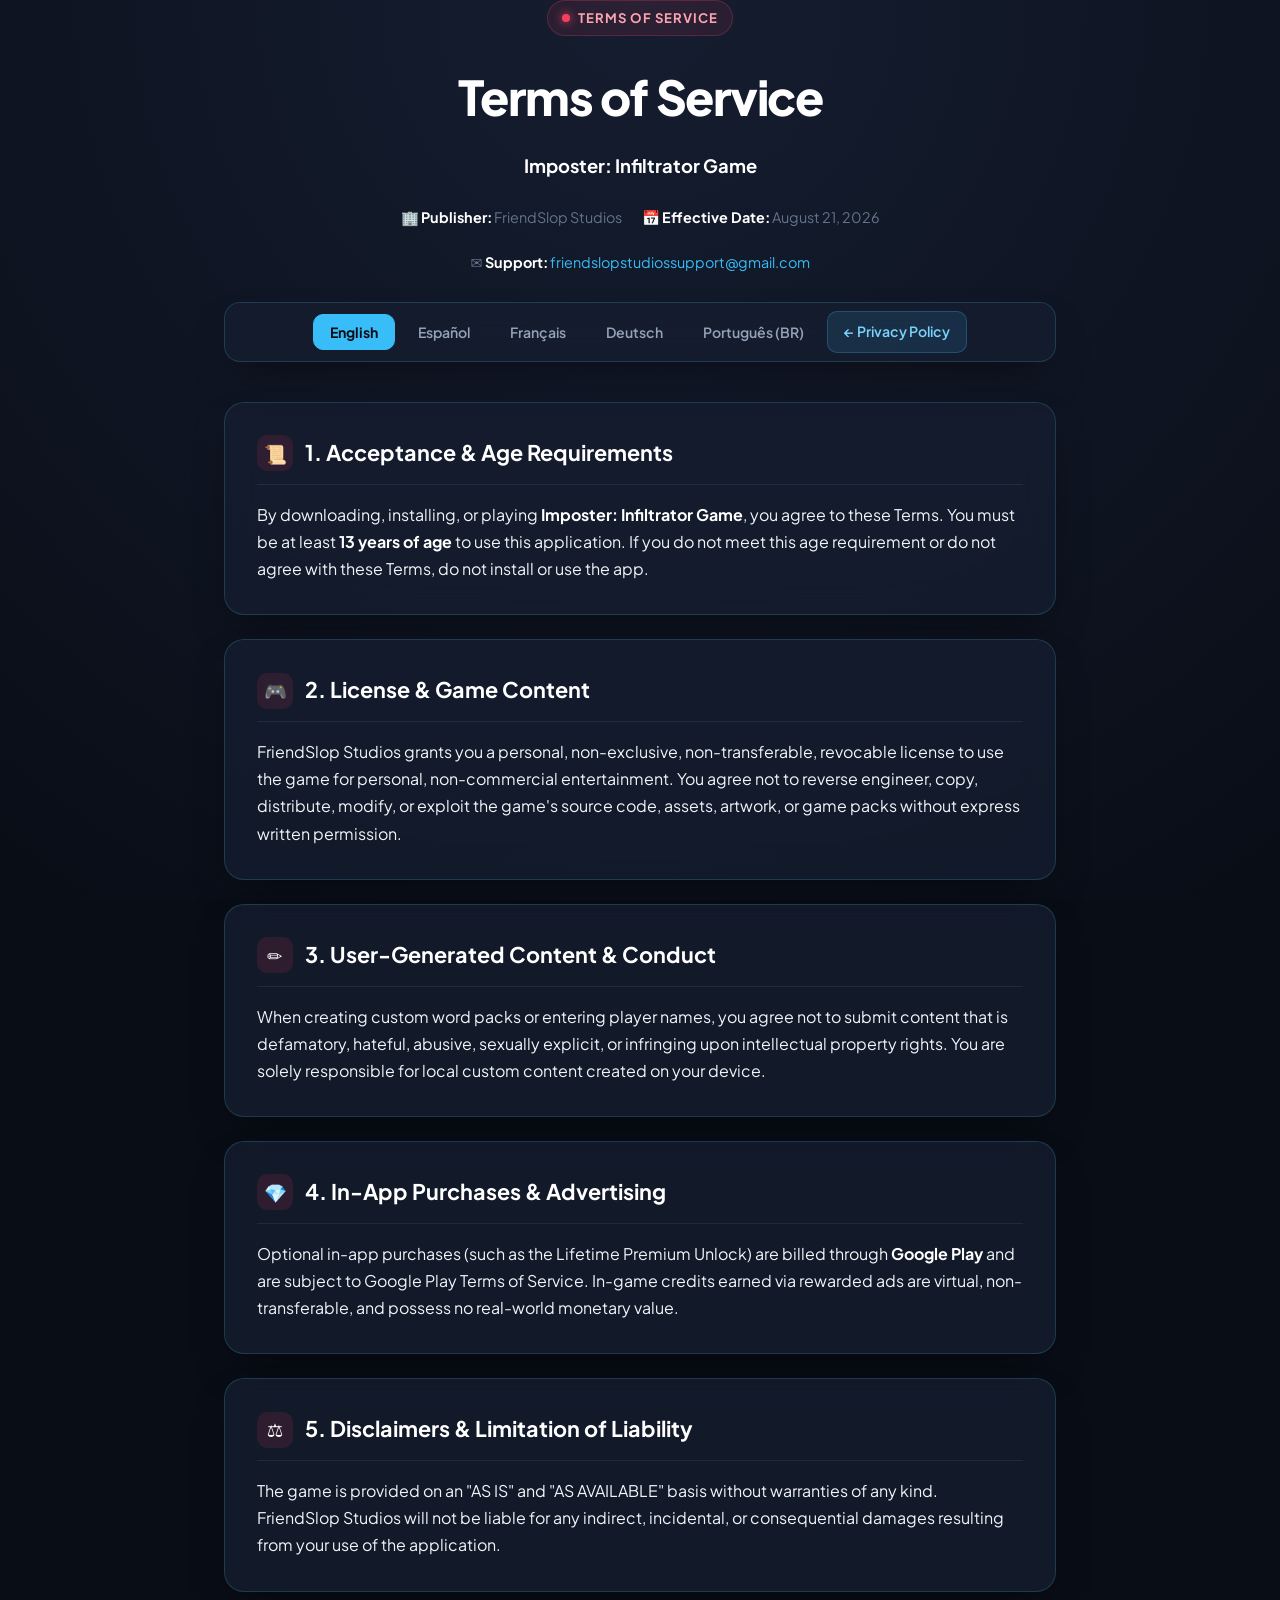
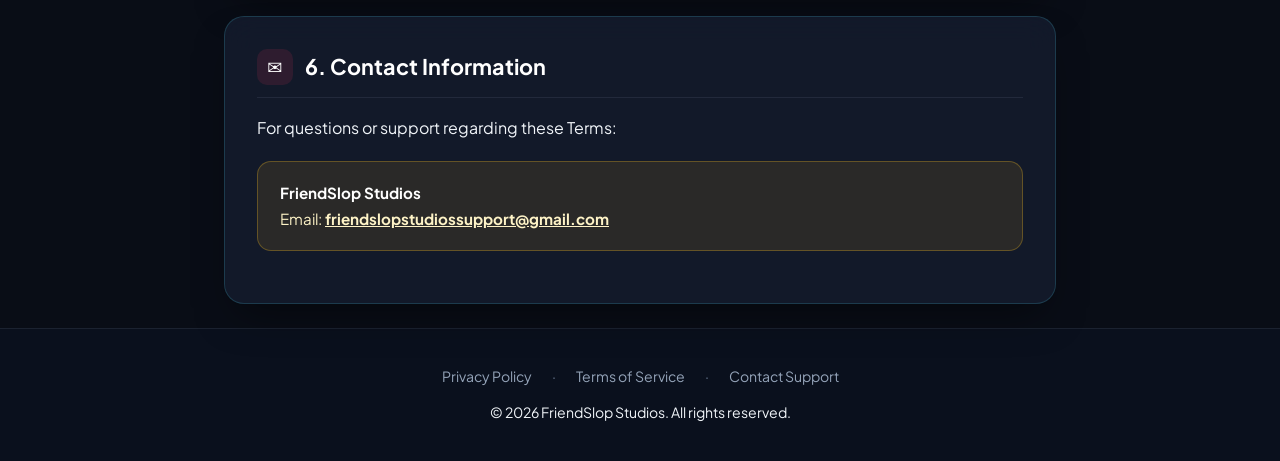
==== terms.html @ eb0a44b5 "Add files via upload" ====
<!DOCTYPE html>
<html lang="en">
<head>
  <meta charset="UTF-8">
  <meta name="viewport" content="width=device-width, initial-scale=1.0">
  <title>Terms of Service — Imposter: Infiltrator Game</title>
  <meta name="description" content="Official Terms of Service for Imposter: Infiltrator Game published by FriendSlop Studios.">
  <link rel="preconnect" href="https://fonts.googleapis.com">
  <link rel="preconnect" href="https://fonts.gstatic.com" crossorigin>
  <link href="https://fonts.googleapis.com/css2?family=Plus+Jakarta+Sans:wght@400;500;600;700;800&display=swap" rel="stylesheet">
  
  <style>
    :root {
      --bg-gradient: radial-gradient(circle at 50% 0%, #151d30 0%, #090d16 100%);
      --bg: #090d16;
      --card-bg: rgba(22, 30, 48, 0.75);
      --card-border: rgba(77, 214, 237, 0.18);
      --card-hover-border: rgba(77, 214, 237, 0.35);
      --text-main: #f1f5f9;
      --text-muted: #94a3b8;
      --text-dim: #64748b;
      --primary: #38bdf8;
      --primary-glow: rgba(56, 189, 248, 0.25);
      --accent: #f43f5e;
      --gold: #fbbf24;
      --gold-bg: rgba(251, 191, 36, 0.1);
      --line: rgba(148, 163, 184, 0.12);
      --shadow: 0 20px 40px -15px rgba(0, 0, 0, 0.5);
    }

    * { box-sizing: border-box; margin: 0; padding: 0; }

    body {
      background: var(--bg);
      background-image: var(--bg-gradient);
      background-attachment: fixed;
      color: var(--text-main);
      font-family: 'Plus Jakarta Sans', system-ui, -apple-system, sans-serif;
      line-height: 1.7;
      font-size: 16px;
      min-height: 100vh;
      display: flex;
      flex-direction: column;
    }

    .container { width: 100%; max-width: 880px; margin: 0 auto; padding: 0 24px; }

    header { padding: 60px 0 32px; text-align: center; }

    .badge-wrap {
      display: inline-flex; align-items: center; gap: 8px;
      background: rgba(244, 63, 94, 0.1); border: 1px solid rgba(244, 63, 94, 0.25);
      padding: 6px 14px; border-radius: 999px; font-size: 0.82rem; font-weight: 700;
      color: #fda4af; text-transform: uppercase; letter-spacing: 0.08em; margin-bottom: 20px;
    }

    .badge-dot { width: 8px; height: 8px; background: var(--accent); border-radius: 50%; box-shadow: 0 0 10px var(--accent); }

    h1 { font-size: clamp(2rem, 5vw, 3rem); font-weight: 800; letter-spacing: -0.03em; color: #ffffff; margin-bottom: 12px; }
    .subtitle { font-size: 1.15rem; color: var(--text-muted); max-width: 600px; margin: 0 auto 24px; }

    .meta-bar {
      display: flex; flex-wrap: wrap; justify-content: center; gap: 20px;
      font-size: 0.9rem; color: var(--text-dim); margin-bottom: 28px;
    }

    .meta-bar a { color: var(--primary); text-decoration: none; }
    .meta-bar a:hover { text-decoration: underline; }

    .nav-bar {
      background: var(--card-bg); backdrop-filter: blur(16px);
      border: 1px solid var(--card-border); border-radius: 16px; padding: 8px;
      display: flex; flex-wrap: wrap; justify-content: center; align-items: center;
      gap: 6px; margin-bottom: 40px; box-shadow: var(--shadow); position: sticky; top: 16px; z-index: 100;
    }

    .nav-btn {
      background: transparent; border: 1px solid transparent; color: var(--text-muted);
      padding: 8px 16px; border-radius: 10px; font-size: 0.88rem; font-weight: 600;
      cursor: pointer; text-decoration: none; transition: all 0.2s ease; font-family: inherit;
    }

    .nav-btn:hover { color: var(--text-main); background: rgba(255, 255, 255, 0.05); }

    .nav-btn.active {
      background: var(--primary); color: #090d16; font-weight: 700; border-color: var(--primary);
    }

    .nav-btn.privacy-link {
      background: rgba(56, 189, 248, 0.12); color: #7dd3fc; border-color: rgba(56, 189, 248, 0.25);
    }

    .card {
      background: var(--card-bg); backdrop-filter: blur(16px);
      border: 1px solid var(--card-border); border-radius: 20px; padding: 32px;
      margin-bottom: 24px; box-shadow: var(--shadow);
    }

    .card-title {
      font-size: 1.35rem; font-weight: 700; color: #ffffff;
      display: flex; align-items: center; gap: 12px; margin-bottom: 16px;
      padding-bottom: 12px; border-bottom: 1px solid var(--line);
    }

    .card-title-icon {
      display: inline-flex; align-items: center; justify-content: center;
      width: 36px; height: 36px; background: rgba(244, 63, 94, 0.12); border-radius: 10px; font-size: 1.15rem;
    }

    p { margin-bottom: 16px; color: var(--text-main); }
    p:last-child { margin-bottom: 0; }
    ul { list-style: none; margin: 16px 0; display: flex; flex-direction: column; gap: 12px; }
    li { position: relative; padding-left: 28px; color: var(--text-main); }
    li::before { content: "•"; color: var(--accent); position: absolute; left: 10px; font-size: 1.4rem; line-height: 1; top: -2px; }
    strong { color: #ffffff; font-weight: 700; }

    .gold-box {
      background: var(--gold-bg); border: 1px solid rgba(251, 191, 36, 0.28);
      border-radius: 14px; padding: 18px 22px; margin: 20px 0; font-size: 0.95rem; color: #fef3c7;
    }

    footer {
      margin-top: auto; background: rgba(11, 17, 31, 0.9); border-top: 1px solid var(--line);
      padding: 36px 0; text-align: center; font-size: 0.88rem; color: var(--text-dim);
    }

    .footer-links { display: flex; justify-content: center; gap: 20px; margin-bottom: 12px; }
    .footer-links a { color: var(--text-muted); text-decoration: none; }
    .footer-links a:hover { color: var(--primary); }

    .lang-section { display: none; }
    .lang-section.active { display: block; }
  </style>
</head>
<body>

  <header class="container">
    <div class="badge-wrap">
      <span class="badge-dot"></span>
      Terms of Service
    </div>
    <h1>Terms of Service</h1>
    <p class="subtitle"><strong>Imposter: Infiltrator Game</strong></p>
    <div class="meta-bar">
      <span>🏢 <strong>Publisher:</strong> FriendSlop Studios</span>
      <span>📅 <strong>Effective Date:</strong> August 21, 2026</span>
      <span>✉️ <strong>Support:</strong> <a href="mailto:friendslopstudiossupport@gmail.com">friendslopstudiossupport@gmail.com</a></span>
    </div>

    <nav class="nav-bar" aria-label="Language & Terms Navigation">
      <button class="nav-btn active" onclick="setLang('en')">English</button>
      <button class="nav-btn" onclick="setLang('es')">Español</button>
      <button class="nav-btn" onclick="setLang('fr')">Français</button>
      <button class="nav-btn" onclick="setLang('de')">Deutsch</button>
      <button class="nav-btn" onclick="setLang('pt-br')">Português (BR)</button>
      <a class="nav-btn privacy-link" href="index.html">← Privacy Policy</a>
    </nav>
  </header>

  <main class="container">

    <section id="en" class="lang-section active" lang="en">
      <div class="card">
        <h2 class="card-title"><span class="card-title-icon">📜</span> 1. Acceptance & Age Requirements</h2>
        <p>By downloading, installing, or playing <strong>Imposter: Infiltrator Game</strong>, you agree to these Terms. You must be at least <strong>13 years of age</strong> to use this application. If you do not meet this age requirement or do not agree with these Terms, do not install or use the app.</p>
      </div>

      <div class="card">
        <h2 class="card-title"><span class="card-title-icon">🎮</span> 2. License & Game Content</h2>
        <p>FriendSlop Studios grants you a personal, non-exclusive, non-transferable, revocable license to use the game for personal, non-commercial entertainment. You agree not to reverse engineer, copy, distribute, modify, or exploit the game's source code, assets, artwork, or game packs without express written permission.</p>
      </div>

      <div class="card">
        <h2 class="card-title"><span class="card-title-icon">✏️</span> 3. User-Generated Content & Conduct</h2>
        <p>When creating custom word packs or entering player names, you agree not to submit content that is defamatory, hateful, abusive, sexually explicit, or infringing upon intellectual property rights. You are solely responsible for local custom content created on your device.</p>
      </div>

      <div class="card">
        <h2 class="card-title"><span class="card-title-icon">💎</span> 4. In-App Purchases & Advertising</h2>
        <p>Optional in-app purchases (such as the Lifetime Premium Unlock) are billed through <strong>Google Play</strong> and are subject to Google Play Terms of Service. In-game credits earned via rewarded ads are virtual, non-transferable, and possess no real-world monetary value.</p>
      </div>

      <div class="card">
        <h2 class="card-title"><span class="card-title-icon">⚖️</span> 5. Disclaimers & Limitation of Liability</h2>
        <p>The game is provided on an "AS IS" and "AS AVAILABLE" basis without warranties of any kind. FriendSlop Studios will not be liable for any indirect, incidental, or consequential damages resulting from your use of the application.</p>
      </div>

      <div class="card">
        <h2 class="card-title"><span class="card-title-icon">✉️</span> 6. Contact Information</h2>
        <p>For questions or support regarding these Terms:</p>
        <div class="gold-box">
          <strong>FriendSlop Studios</strong><br>
          Email: <a href="mailto:friendslopstudiossupport@gmail.com" style="color: inherit; font-weight: 700;">friendslopstudiossupport@gmail.com</a>
        </div>
      </div>
    </section>

    <section id="es" class="lang-section" lang="es">
      <div class="card">
        <h2 class="card-title"><span class="card-title-icon">📜</span> Términos de Servicio (Español)</h2>
        <p>Puedes usar el juego para entretenimiento personal si tienes al menos 13 años. No introduzcas contenido ilegal o abusivo en paquetes personalizados. Las compras prémium se procesan mediante Google Play. Contacto: friendslopstudiossupport@gmail.com</p>
      </div>
    </section>

    <section id="fr" class="lang-section" lang="fr">
      <div class="card">
        <h2 class="card-title"><span class="card-title-icon">📜</span> Conditions d'Utilisation (Français)</h2>
        <p>Vous pouvez utiliser le jeu à titre personnel si vous avez au moins 13 ans. N'ajoutez aucun contenu illégal dans les packs personnalisés. Les achats intégrés sont gérés par Google Play. Contact : friendslopstudiossupport@gmail.com</p>
      </div>
    </section>

    <section id="de" class="lang-section" lang="de">
      <div class="card">
        <h2 class="card-title"><span class="card-title-icon">📜</span> Nutzungsbedingungen (Deutsch)</h2>
        <p>Sie dürfen das Spiel ab 13 Jahren zur persönlichen Unterhaltung nutzen. Eigene Inhalte dürfen nicht rechtswidrig sein. Käufe werden über Google Play abgewickelt. Kontakt: friendslopstudiossupport@gmail.com</p>
      </div>
    </section>

    <section id="pt-br" class="lang-section" lang="pt-BR">
      <div class="card">
        <h2 class="card-title"><span class="card-title-icon">📜</span> Termos de Serviço (Português Brasil)</h2>
        <p>Você pode usar o jogo para entretenimento pessoal a partir dos 13 anos. Não insira conteúdos ilegais ou abusivos. Compras são processadas pelo Google Play. Contato: friendslopstudiossupport@gmail.com</p>
      </div>
    </section>

  </main>

  <footer>
    <div class="container">
      <div class="footer-links">
        <a href="index.html">Privacy Policy</a>
        <span>·</span>
        <a href="terms.html">Terms of Service</a>
        <span>·</span>
        <a href="mailto:friendslopstudiossupport@gmail.com">Contact Support</a>
      </div>
      <p>© 2026 FriendSlop Studios. All rights reserved.</p>
    </div>
  </footer>

  <script>
    function setLang(langCode) {
      document.querySelectorAll('.lang-section').forEach(el => el.classList.remove('active'));
      document.querySelectorAll('.nav-btn').forEach(btn => {
        if (!btn.classList.contains('privacy-link')) {
          btn.classList.remove('active');
        }
      });
      const target = document.getElementById(langCode);
      if (target) target.classList.add('active');
      const activeBtn = Array.from(document.querySelectorAll('.nav-btn')).find(b => b.getAttribute('onclick')?.includes(langCode));
      if (activeBtn) activeBtn.classList.add('active');
      window.location.hash = langCode;
    }
    window.addEventListener('DOMContentLoaded', () => {
      const hash = window.location.hash.replace('#', '');
      if (hash && document.getElementById(hash)) setLang(hash);
    });
  </script>
</body>
</html>
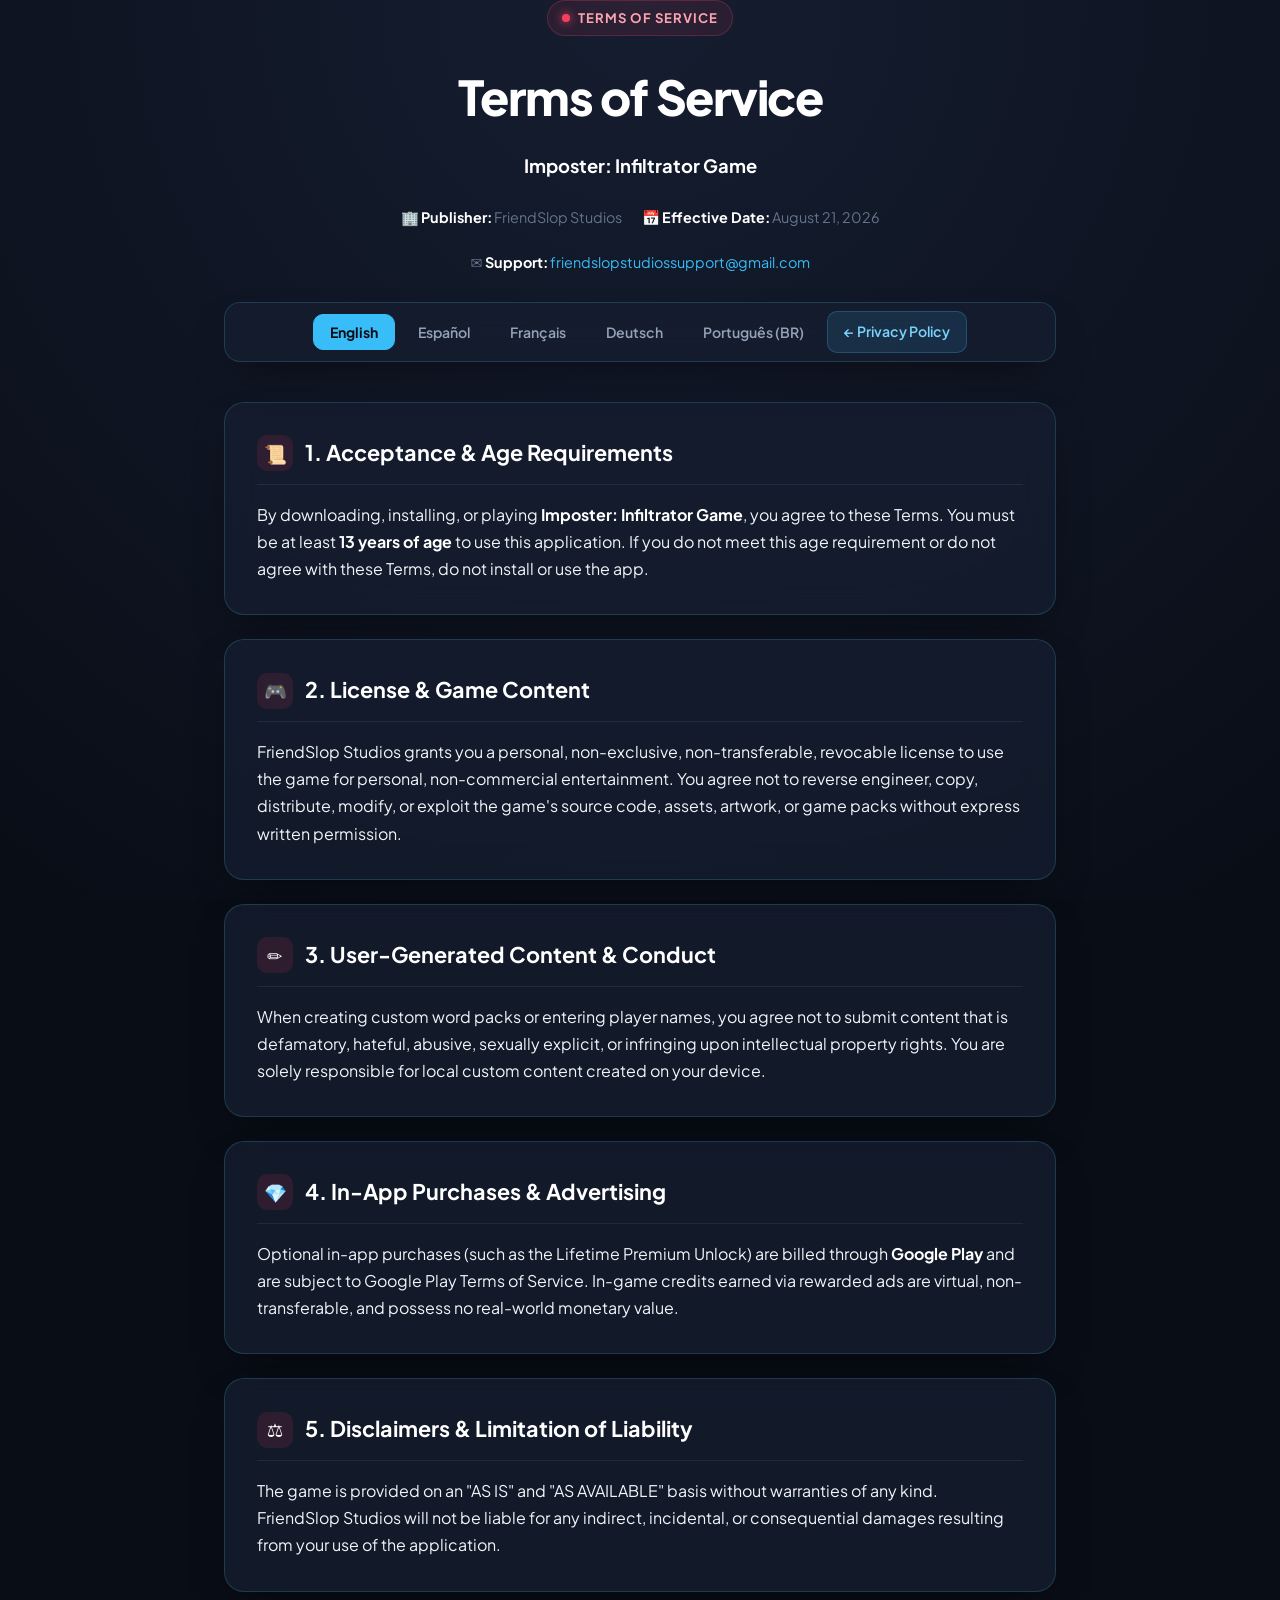
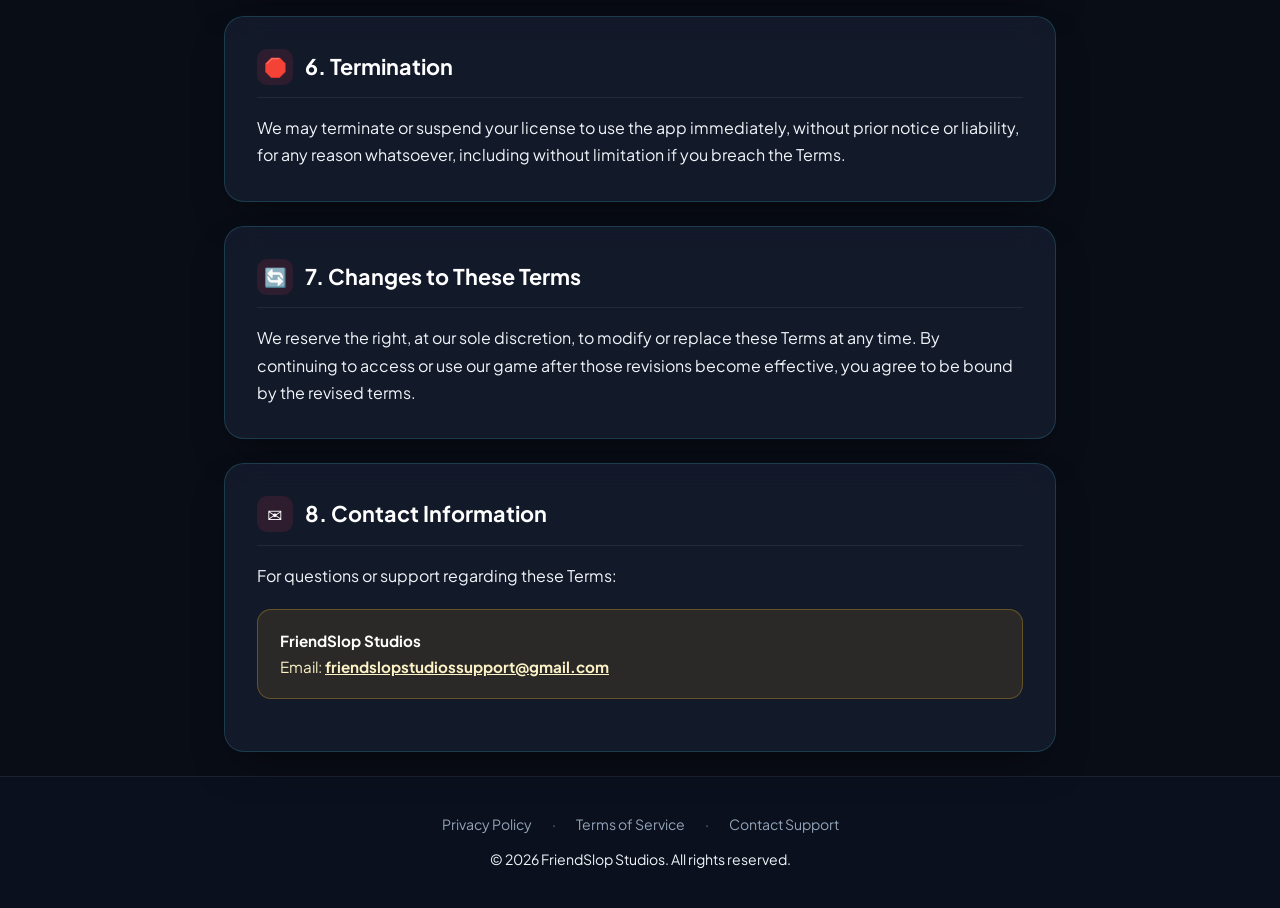
==== commit f4346d49: "Add files via upload" ====
--- a/terms.html
+++ b/terms.html
@@ -1,261 +1,400 @@
-<!DOCTYPE html>
-<html lang="en">
-<head>
-  <meta charset="UTF-8">
-  <meta name="viewport" content="width=device-width, initial-scale=1.0">
-  <title>Terms of Service — Imposter: Infiltrator Game</title>
-  <meta name="description" content="Official Terms of Service for Imposter: Infiltrator Game published by FriendSlop Studios.">
-  <link rel="preconnect" href="https://fonts.googleapis.com">
-  <link rel="preconnect" href="https://fonts.gstatic.com" crossorigin>
-  <link href="https://fonts.googleapis.com/css2?family=Plus+Jakarta+Sans:wght@400;500;600;700;800&display=swap" rel="stylesheet">
-  
-  <style>
-    :root {
-      --bg-gradient: radial-gradient(circle at 50% 0%, #151d30 0%, #090d16 100%);
-      --bg: #090d16;
-      --card-bg: rgba(22, 30, 48, 0.75);
-      --card-border: rgba(77, 214, 237, 0.18);
-      --card-hover-border: rgba(77, 214, 237, 0.35);
-      --text-main: #f1f5f9;
-      --text-muted: #94a3b8;
-      --text-dim: #64748b;
-      --primary: #38bdf8;
-      --primary-glow: rgba(56, 189, 248, 0.25);
-      --accent: #f43f5e;
-      --gold: #fbbf24;
-      --gold-bg: rgba(251, 191, 36, 0.1);
-      --line: rgba(148, 163, 184, 0.12);
-      --shadow: 0 20px 40px -15px rgba(0, 0, 0, 0.5);
-    }
-
-    * { box-sizing: border-box; margin: 0; padding: 0; }
-
-    body {
-      background: var(--bg);
-      background-image: var(--bg-gradient);
-      background-attachment: fixed;
-      color: var(--text-main);
-      font-family: 'Plus Jakarta Sans', system-ui, -apple-system, sans-serif;
-      line-height: 1.7;
-      font-size: 16px;
-      min-height: 100vh;
-      display: flex;
-      flex-direction: column;
-    }
-
-    .container { width: 100%; max-width: 880px; margin: 0 auto; padding: 0 24px; }
-
-    header { padding: 60px 0 32px; text-align: center; }
-
-    .badge-wrap {
-      display: inline-flex; align-items: center; gap: 8px;
-      background: rgba(244, 63, 94, 0.1); border: 1px solid rgba(244, 63, 94, 0.25);
-      padding: 6px 14px; border-radius: 999px; font-size: 0.82rem; font-weight: 700;
-      color: #fda4af; text-transform: uppercase; letter-spacing: 0.08em; margin-bottom: 20px;
-    }
-
-    .badge-dot { width: 8px; height: 8px; background: var(--accent); border-radius: 50%; box-shadow: 0 0 10px var(--accent); }
-
-    h1 { font-size: clamp(2rem, 5vw, 3rem); font-weight: 800; letter-spacing: -0.03em; color: #ffffff; margin-bottom: 12px; }
-    .subtitle { font-size: 1.15rem; color: var(--text-muted); max-width: 600px; margin: 0 auto 24px; }
-
-    .meta-bar {
-      display: flex; flex-wrap: wrap; justify-content: center; gap: 20px;
-      font-size: 0.9rem; color: var(--text-dim); margin-bottom: 28px;
-    }
-
-    .meta-bar a { color: var(--primary); text-decoration: none; }
-    .meta-bar a:hover { text-decoration: underline; }
-
-    .nav-bar {
-      background: var(--card-bg); backdrop-filter: blur(16px);
-      border: 1px solid var(--card-border); border-radius: 16px; padding: 8px;
-      display: flex; flex-wrap: wrap; justify-content: center; align-items: center;
-      gap: 6px; margin-bottom: 40px; box-shadow: var(--shadow); position: sticky; top: 16px; z-index: 100;
-    }
-
-    .nav-btn {
-      background: transparent; border: 1px solid transparent; color: var(--text-muted);
-      padding: 8px 16px; border-radius: 10px; font-size: 0.88rem; font-weight: 600;
-      cursor: pointer; text-decoration: none; transition: all 0.2s ease; font-family: inherit;
-    }
-
-    .nav-btn:hover { color: var(--text-main); background: rgba(255, 255, 255, 0.05); }
-
-    .nav-btn.active {
-      background: var(--primary); color: #090d16; font-weight: 700; border-color: var(--primary);
-    }
-
-    .nav-btn.privacy-link {
-      background: rgba(56, 189, 248, 0.12); color: #7dd3fc; border-color: rgba(56, 189, 248, 0.25);
-    }
-
-    .card {
-      background: var(--card-bg); backdrop-filter: blur(16px);
-      border: 1px solid var(--card-border); border-radius: 20px; padding: 32px;
-      margin-bottom: 24px; box-shadow: var(--shadow);
-    }
-
-    .card-title {
-      font-size: 1.35rem; font-weight: 700; color: #ffffff;
-      display: flex; align-items: center; gap: 12px; margin-bottom: 16px;
-      padding-bottom: 12px; border-bottom: 1px solid var(--line);
-    }
-
-    .card-title-icon {
-      display: inline-flex; align-items: center; justify-content: center;
-      width: 36px; height: 36px; background: rgba(244, 63, 94, 0.12); border-radius: 10px; font-size: 1.15rem;
-    }
-
-    p { margin-bottom: 16px; color: var(--text-main); }
-    p:last-child { margin-bottom: 0; }
-    ul { list-style: none; margin: 16px 0; display: flex; flex-direction: column; gap: 12px; }
-    li { position: relative; padding-left: 28px; color: var(--text-main); }
-    li::before { content: "•"; color: var(--accent); position: absolute; left: 10px; font-size: 1.4rem; line-height: 1; top: -2px; }
-    strong { color: #ffffff; font-weight: 700; }
-
-    .gold-box {
-      background: var(--gold-bg); border: 1px solid rgba(251, 191, 36, 0.28);
-      border-radius: 14px; padding: 18px 22px; margin: 20px 0; font-size: 0.95rem; color: #fef3c7;
-    }
-
-    footer {
-      margin-top: auto; background: rgba(11, 17, 31, 0.9); border-top: 1px solid var(--line);
-      padding: 36px 0; text-align: center; font-size: 0.88rem; color: var(--text-dim);
-    }
-
-    .footer-links { display: flex; justify-content: center; gap: 20px; margin-bottom: 12px; }
-    .footer-links a { color: var(--text-muted); text-decoration: none; }
-    .footer-links a:hover { color: var(--primary); }
-
-    .lang-section { display: none; }
-    .lang-section.active { display: block; }
-  </style>
-</head>
-<body>
-
-  <header class="container">
-    <div class="badge-wrap">
-      <span class="badge-dot"></span>
-      Terms of Service
-    </div>
-    <h1>Terms of Service</h1>
-    <p class="subtitle"><strong>Imposter: Infiltrator Game</strong></p>
-    <div class="meta-bar">
-      <span>🏢 <strong>Publisher:</strong> FriendSlop Studios</span>
-      <span>📅 <strong>Effective Date:</strong> August 21, 2026</span>
-      <span>✉️ <strong>Support:</strong> <a href="mailto:friendslopstudiossupport@gmail.com">friendslopstudiossupport@gmail.com</a></span>
-    </div>
-
-    <nav class="nav-bar" aria-label="Language & Terms Navigation">
-      <button class="nav-btn active" onclick="setLang('en')">English</button>
-      <button class="nav-btn" onclick="setLang('es')">Español</button>
-      <button class="nav-btn" onclick="setLang('fr')">Français</button>
-      <button class="nav-btn" onclick="setLang('de')">Deutsch</button>
-      <button class="nav-btn" onclick="setLang('pt-br')">Português (BR)</button>
-      <a class="nav-btn privacy-link" href="index.html">← Privacy Policy</a>
-    </nav>
-  </header>
-
-  <main class="container">
-
-    <section id="en" class="lang-section active" lang="en">
-      <div class="card">
-        <h2 class="card-title"><span class="card-title-icon">📜</span> 1. Acceptance & Age Requirements</h2>
-        <p>By downloading, installing, or playing <strong>Imposter: Infiltrator Game</strong>, you agree to these Terms. You must be at least <strong>13 years of age</strong> to use this application. If you do not meet this age requirement or do not agree with these Terms, do not install or use the app.</p>
-      </div>
-
-      <div class="card">
-        <h2 class="card-title"><span class="card-title-icon">🎮</span> 2. License & Game Content</h2>
-        <p>FriendSlop Studios grants you a personal, non-exclusive, non-transferable, revocable license to use the game for personal, non-commercial entertainment. You agree not to reverse engineer, copy, distribute, modify, or exploit the game's source code, assets, artwork, or game packs without express written permission.</p>
-      </div>
-
-      <div class="card">
-        <h2 class="card-title"><span class="card-title-icon">✏️</span> 3. User-Generated Content & Conduct</h2>
-        <p>When creating custom word packs or entering player names, you agree not to submit content that is defamatory, hateful, abusive, sexually explicit, or infringing upon intellectual property rights. You are solely responsible for local custom content created on your device.</p>
-      </div>
-
-      <div class="card">
-        <h2 class="card-title"><span class="card-title-icon">💎</span> 4. In-App Purchases & Advertising</h2>
-        <p>Optional in-app purchases (such as the Lifetime Premium Unlock) are billed through <strong>Google Play</strong> and are subject to Google Play Terms of Service. In-game credits earned via rewarded ads are virtual, non-transferable, and possess no real-world monetary value.</p>
-      </div>
-
-      <div class="card">
-        <h2 class="card-title"><span class="card-title-icon">⚖️</span> 5. Disclaimers & Limitation of Liability</h2>
-        <p>The game is provided on an "AS IS" and "AS AVAILABLE" basis without warranties of any kind. FriendSlop Studios will not be liable for any indirect, incidental, or consequential damages resulting from your use of the application.</p>
-      </div>
-
-      <div class="card">
-        <h2 class="card-title"><span class="card-title-icon">✉️</span> 6. Contact Information</h2>
-        <p>For questions or support regarding these Terms:</p>
-        <div class="gold-box">
-          <strong>FriendSlop Studios</strong><br>
-          Email: <a href="mailto:friendslopstudiossupport@gmail.com" style="color: inherit; font-weight: 700;">friendslopstudiossupport@gmail.com</a>
-        </div>
-      </div>
-    </section>
-
-    <section id="es" class="lang-section" lang="es">
-      <div class="card">
-        <h2 class="card-title"><span class="card-title-icon">📜</span> Términos de Servicio (Español)</h2>
-        <p>Puedes usar el juego para entretenimiento personal si tienes al menos 13 años. No introduzcas contenido ilegal o abusivo en paquetes personalizados. Las compras prémium se procesan mediante Google Play. Contacto: friendslopstudiossupport@gmail.com</p>
-      </div>
-    </section>
-
-    <section id="fr" class="lang-section" lang="fr">
-      <div class="card">
-        <h2 class="card-title"><span class="card-title-icon">📜</span> Conditions d'Utilisation (Français)</h2>
-        <p>Vous pouvez utiliser le jeu à titre personnel si vous avez au moins 13 ans. N'ajoutez aucun contenu illégal dans les packs personnalisés. Les achats intégrés sont gérés par Google Play. Contact : friendslopstudiossupport@gmail.com</p>
-      </div>
-    </section>
-
-    <section id="de" class="lang-section" lang="de">
-      <div class="card">
-        <h2 class="card-title"><span class="card-title-icon">📜</span> Nutzungsbedingungen (Deutsch)</h2>
-        <p>Sie dürfen das Spiel ab 13 Jahren zur persönlichen Unterhaltung nutzen. Eigene Inhalte dürfen nicht rechtswidrig sein. Käufe werden über Google Play abgewickelt. Kontakt: friendslopstudiossupport@gmail.com</p>
-      </div>
-    </section>
-
-    <section id="pt-br" class="lang-section" lang="pt-BR">
-      <div class="card">
-        <h2 class="card-title"><span class="card-title-icon">📜</span> Termos de Serviço (Português Brasil)</h2>
-        <p>Você pode usar o jogo para entretenimento pessoal a partir dos 13 anos. Não insira conteúdos ilegais ou abusivos. Compras são processadas pelo Google Play. Contato: friendslopstudiossupport@gmail.com</p>
-      </div>
-    </section>
-
-  </main>
-
-  <footer>
-    <div class="container">
-      <div class="footer-links">
-        <a href="index.html">Privacy Policy</a>
-        <span>·</span>
-        <a href="terms.html">Terms of Service</a>
-        <span>·</span>
-        <a href="mailto:friendslopstudiossupport@gmail.com">Contact Support</a>
-      </div>
-      <p>© 2026 FriendSlop Studios. All rights reserved.</p>
-    </div>
-  </footer>
-
-  <script>
-    function setLang(langCode) {
-      document.querySelectorAll('.lang-section').forEach(el => el.classList.remove('active'));
-      document.querySelectorAll('.nav-btn').forEach(btn => {
-        if (!btn.classList.contains('privacy-link')) {
-          btn.classList.remove('active');
-        }
-      });
-      const target = document.getElementById(langCode);
-      if (target) target.classList.add('active');
-      const activeBtn = Array.from(document.querySelectorAll('.nav-btn')).find(b => b.getAttribute('onclick')?.includes(langCode));
-      if (activeBtn) activeBtn.classList.add('active');
-      window.location.hash = langCode;
-    }
-    window.addEventListener('DOMContentLoaded', () => {
-      const hash = window.location.hash.replace('#', '');
-      if (hash && document.getElementById(hash)) setLang(hash);
-    });
-  </script>
-</body>
-</html>
+<!DOCTYPE html>
+<html lang="en">
+<head>
+  <meta charset="UTF-8">
+  <meta name="viewport" content="width=device-width, initial-scale=1.0">
+  <title>Terms of Service — Imposter: Infiltrator Game</title>
+  <meta name="description" content="Official Terms of Service for Imposter: Infiltrator Game published by FriendSlop Studios.">
+  <link rel="preconnect" href="https://fonts.googleapis.com">
+  <link rel="preconnect" href="https://fonts.gstatic.com" crossorigin>
+  <link href="https://fonts.googleapis.com/css2?family=Plus+Jakarta+Sans:wght@400;500;600;700;800&display=swap" rel="stylesheet">
+  
+  <style>
+    :root {
+      --bg-gradient: radial-gradient(circle at 50% 0%, #151d30 0%, #090d16 100%);
+      --bg: #090d16;
+      --card-bg: rgba(22, 30, 48, 0.75);
+      --card-border: rgba(77, 214, 237, 0.18);
+      --card-hover-border: rgba(77, 214, 237, 0.35);
+      --text-main: #f1f5f9;
+      --text-muted: #94a3b8;
+      --text-dim: #64748b;
+      --primary: #38bdf8;
+      --primary-glow: rgba(56, 189, 248, 0.25);
+      --accent: #f43f5e;
+      --gold: #fbbf24;
+      --gold-bg: rgba(251, 191, 36, 0.1);
+      --line: rgba(148, 163, 184, 0.12);
+      --shadow: 0 20px 40px -15px rgba(0, 0, 0, 0.5);
+    }
+
+    * { box-sizing: border-box; margin: 0; padding: 0; }
+
+    body {
+      background: var(--bg);
+      background-image: var(--bg-gradient);
+      background-attachment: fixed;
+      color: var(--text-main);
+      font-family: 'Plus Jakarta Sans', system-ui, -apple-system, sans-serif;
+      line-height: 1.7;
+      font-size: 16px;
+      min-height: 100vh;
+      display: flex;
+      flex-direction: column;
+    }
+
+    .container { width: 100%; max-width: 880px; margin: 0 auto; padding: 0 24px; }
+
+    header { padding: 60px 0 32px; text-align: center; }
+
+    .badge-wrap {
+      display: inline-flex; align-items: center; gap: 8px;
+      background: rgba(244, 63, 94, 0.1); border: 1px solid rgba(244, 63, 94, 0.25);
+      padding: 6px 14px; border-radius: 999px; font-size: 0.82rem; font-weight: 700;
+      color: #fda4af; text-transform: uppercase; letter-spacing: 0.08em; margin-bottom: 20px;
+    }
+
+    .badge-dot { width: 8px; height: 8px; background: var(--accent); border-radius: 50%; box-shadow: 0 0 10px var(--accent); }
+
+    h1 { font-size: clamp(2rem, 5vw, 3rem); font-weight: 800; letter-spacing: -0.03em; color: #ffffff; margin-bottom: 12px; }
+    .subtitle { font-size: 1.15rem; color: var(--text-muted); max-width: 600px; margin: 0 auto 24px; }
+
+    .meta-bar {
+      display: flex; flex-wrap: wrap; justify-content: center; gap: 20px;
+      font-size: 0.9rem; color: var(--text-dim); margin-bottom: 28px;
+    }
+
+    .meta-bar a { color: var(--primary); text-decoration: none; }
+    .meta-bar a:hover { text-decoration: underline; }
+
+    .nav-bar {
+      background: var(--card-bg); backdrop-filter: blur(16px);
+      border: 1px solid var(--card-border); border-radius: 16px; padding: 8px;
+      display: flex; flex-wrap: wrap; justify-content: center; align-items: center;
+      gap: 6px; margin-bottom: 40px; box-shadow: var(--shadow); position: sticky; top: 16px; z-index: 100;
+    }
+
+    .nav-btn {
+      background: transparent; border: 1px solid transparent; color: var(--text-muted);
+      padding: 8px 16px; border-radius: 10px; font-size: 0.88rem; font-weight: 600;
+      cursor: pointer; text-decoration: none; transition: all 0.2s ease; font-family: inherit;
+    }
+
+    .nav-btn:hover { color: var(--text-main); background: rgba(255, 255, 255, 0.05); }
+
+    .nav-btn.active {
+      background: var(--primary); color: #090d16; font-weight: 700; border-color: var(--primary);
+    }
+
+    .nav-btn.privacy-link {
+      background: rgba(56, 189, 248, 0.12); color: #7dd3fc; border-color: rgba(56, 189, 248, 0.25);
+    }
+
+    .card {
+      background: var(--card-bg); backdrop-filter: blur(16px);
+      border: 1px solid var(--card-border); border-radius: 20px; padding: 32px;
+      margin-bottom: 24px; box-shadow: var(--shadow);
+    }
+
+    .card-title {
+      font-size: 1.35rem; font-weight: 700; color: #ffffff;
+      display: flex; align-items: center; gap: 12px; margin-bottom: 16px;
+      padding-bottom: 12px; border-bottom: 1px solid var(--line);
+    }
+
+    .card-title-icon {
+      display: inline-flex; align-items: center; justify-content: center;
+      width: 36px; height: 36px; background: rgba(244, 63, 94, 0.12); border-radius: 10px; font-size: 1.15rem;
+    }
+
+    p { margin-bottom: 16px; color: var(--text-main); }
+    p:last-child { margin-bottom: 0; }
+    ul { list-style: none; margin: 16px 0; display: flex; flex-direction: column; gap: 12px; }
+    li { position: relative; padding-left: 28px; color: var(--text-main); }
+    li::before { content: "•"; color: var(--accent); position: absolute; left: 10px; font-size: 1.4rem; line-height: 1; top: -2px; }
+    strong { color: #ffffff; font-weight: 700; }
+
+    .gold-box {
+      background: var(--gold-bg); border: 1px solid rgba(251, 191, 36, 0.28);
+      border-radius: 14px; padding: 18px 22px; margin: 20px 0; font-size: 0.95rem; color: #fef3c7;
+    }
+
+    footer {
+      margin-top: auto; background: rgba(11, 17, 31, 0.9); border-top: 1px solid var(--line);
+      padding: 36px 0; text-align: center; font-size: 0.88rem; color: var(--text-dim);
+    }
+
+    .footer-links { display: flex; justify-content: center; gap: 20px; margin-bottom: 12px; }
+    .footer-links a { color: var(--text-muted); text-decoration: none; }
+    .footer-links a:hover { color: var(--primary); }
+
+    .lang-section { display: none; }
+    .lang-section.active { display: block; }
+  </style>
+</head>
+<body>
+
+  <header class="container">
+    <div class="badge-wrap">
+      <span class="badge-dot"></span>
+      Terms of Service
+    </div>
+    <h1>Terms of Service</h1>
+    <p class="subtitle"><strong>Imposter: Infiltrator Game</strong></p>
+    <div class="meta-bar">
+      <span>🏢 <strong>Publisher:</strong> FriendSlop Studios</span>
+      <span>📅 <strong>Effective Date:</strong> August 21, 2026</span>
+      <span>✉️ <strong>Support:</strong> <a href="mailto:friendslopstudiossupport@gmail.com">friendslopstudiossupport@gmail.com</a></span>
+    </div>
+
+    <nav class="nav-bar" aria-label="Language & Terms Navigation">
+      <button class="nav-btn active" onclick="setLang('en')">English</button>
+      <button class="nav-btn" onclick="setLang('es')">Español</button>
+      <button class="nav-btn" onclick="setLang('fr')">Français</button>
+      <button class="nav-btn" onclick="setLang('de')">Deutsch</button>
+      <button class="nav-btn" onclick="setLang('pt-br')">Português (BR)</button>
+      <a class="nav-btn privacy-link" href="index.html">← Privacy Policy</a>
+    </nav>
+  </header>
+
+  <main class="container">
+
+    <section id="en" class="lang-section active" lang="en">
+      <div class="card">
+        <h2 class="card-title"><span class="card-title-icon">📜</span> 1. Acceptance & Age Requirements</h2>
+        <p>By downloading, installing, or playing <strong>Imposter: Infiltrator Game</strong>, you agree to these Terms. You must be at least <strong>13 years of age</strong> to use this application. If you do not meet this age requirement or do not agree with these Terms, do not install or use the app.</p>
+      </div>
+
+      <div class="card">
+        <h2 class="card-title"><span class="card-title-icon">🎮</span> 2. License & Game Content</h2>
+        <p>FriendSlop Studios grants you a personal, non-exclusive, non-transferable, revocable license to use the game for personal, non-commercial entertainment. You agree not to reverse engineer, copy, distribute, modify, or exploit the game's source code, assets, artwork, or game packs without express written permission.</p>
+      </div>
+
+      <div class="card">
+        <h2 class="card-title"><span class="card-title-icon">✏️</span> 3. User-Generated Content & Conduct</h2>
+        <p>When creating custom word packs or entering player names, you agree not to submit content that is defamatory, hateful, abusive, sexually explicit, or infringing upon intellectual property rights. You are solely responsible for local custom content created on your device.</p>
+      </div>
+
+      <div class="card">
+        <h2 class="card-title"><span class="card-title-icon">💎</span> 4. In-App Purchases & Advertising</h2>
+        <p>Optional in-app purchases (such as the Lifetime Premium Unlock) are billed through <strong>Google Play</strong> and are subject to Google Play Terms of Service. In-game credits earned via rewarded ads are virtual, non-transferable, and possess no real-world monetary value.</p>
+      </div>
+
+      <div class="card">
+        <h2 class="card-title"><span class="card-title-icon">⚖️</span> 5. Disclaimers & Limitation of Liability</h2>
+        <p>The game is provided on an "AS IS" and "AS AVAILABLE" basis without warranties of any kind. FriendSlop Studios will not be liable for any indirect, incidental, or consequential damages resulting from your use of the application.</p>
+      </div>
+
+      <div class="card">
+        <h2 class="card-title"><span class="card-title-icon">🛑</span> 6. Termination</h2>
+        <p>We may terminate or suspend your license to use the app immediately, without prior notice or liability, for any reason whatsoever, including without limitation if you breach the Terms.</p>
+      </div>
+
+      <div class="card">
+        <h2 class="card-title"><span class="card-title-icon">🔄</span> 7. Changes to These Terms</h2>
+        <p>We reserve the right, at our sole discretion, to modify or replace these Terms at any time. By continuing to access or use our game after those revisions become effective, you agree to be bound by the revised terms.</p>
+      </div>
+
+
+      <div class="card">
+        <h2 class="card-title"><span class="card-title-icon">✉️</span> 8. Contact Information</h2>
+        <p>For questions or support regarding these Terms:</p>
+        <div class="gold-box">
+          <strong>FriendSlop Studios</strong><br>
+          Email: <a href="mailto:friendslopstudiossupport@gmail.com" style="color: inherit; font-weight: 700;">friendslopstudiossupport@gmail.com</a>
+        </div>
+      </div>
+    </section>
+
+    <section id="es" class="lang-section" lang="es">
+      <div class="card">
+        <h2 class="card-title"><span class="card-title-icon">📜</span> 1. Aceptación y Requisitos de Edad</h2>
+        <p>Al descargar, instalar o jugar <strong>Imposter: Infiltrator Game</strong>, aceptas estos Términos. Debes tener al menos <strong>13 años de edad</strong> para usar esta aplicación. Si no cumples con este requisito de edad o no estás de acuerdo con estos Términos, no instales ni uses la aplicación.</p>
+      </div>
+      <div class="card">
+        <h2 class="card-title"><span class="card-title-icon">🎮</span> 2. Licencia y Contenido del Juego</h2>
+        <p>FriendSlop Studios te otorga una licencia personal, no exclusiva, intransferible y revocable para usar el juego con fines de entretenimiento personal y no comercial. Aceptas no realizar ingeniería inversa, copiar, distribuir, modificar ni explotar el código fuente, los activos, las ilustraciones o los paquetes del juego sin permiso expreso por escrito.</p>
+      </div>
+      <div class="card">
+        <h2 class="card-title"><span class="card-title-icon">✏️</span> 3. Contenido Generado por el Usuario y Conducta</h2>
+        <p>Al crear paquetes de palabras personalizados o ingresar nombres de jugadores, aceptas no enviar contenido que sea difamatorio, de odio, abusivo, sexualmente explícito o que infrinja los derechos de propiedad intelectual. Eres el único responsable del contenido personalizado local creado en tu dispositivo.</p>
+      </div>
+      <div class="card">
+        <h2 class="card-title"><span class="card-title-icon">💎</span> 4. Compras en la Aplicación y Publicidad</h2>
+        <p>Las compras opcionales dentro de la aplicación (como el Desbloqueo Premium de Por Vida) se facturan a través de <strong>Google Play</strong> y están sujetas a los Términos de Servicio de Google Play. Los créditos en el juego obtenidos mediante anuncios recompensados son virtuales, intransferibles y no tienen valor monetario real.</p>
+      </div>
+      <div class="card">
+        <h2 class="card-title"><span class="card-title-icon">⚖️</span> 5. Descargos de Responsabilidad y Limitación de Responsabilidad</h2>
+        <p>El juego se proporciona "TAL CUAL" y "SEGÚN DISPONIBILIDAD" sin garantías de ningún tipo. FriendSlop Studios no será responsable de ningún daño indirecto, incidental o consecuente que resulte del uso de la aplicación.</p>
+      </div>
+      <div class="card">
+        <h2 class="card-title"><span class="card-title-icon">🛑</span> 6. Terminación</h2>
+        <p>Podemos terminar o suspender tu licencia para usar la aplicación inmediatamente, sin previo aviso o responsabilidad, por cualquier motivo, incluyendo sin limitación si incumples los Términos.</p>
+      </div>
+      <div class="card">
+        <h2 class="card-title"><span class="card-title-icon">🔄</span> 7. Cambios en Estos Términos</h2>
+        <p>Nos reservamos el derecho, a nuestra entera discreción, de modificar o reemplazar estos Términos en cualquier momento. Al continuar accediendo o usando nuestro juego después de que esas revisiones entren en vigencia, aceptas estar sujeto a los términos revisados.</p>
+      </div>
+      <div class="card">
+        <h2 class="card-title"><span class="card-title-icon">✉️</span> 8. Información de Contacto</h2>
+        <p>Para preguntas o soporte sobre estos Términos:</p>
+        <div class="gold-box">
+          <strong>FriendSlop Studios</strong><br>
+          Email: <a href="mailto:friendslopstudiossupport@gmail.com" style="color: inherit; font-weight: 700;">friendslopstudiossupport@gmail.com</a>
+        </div>
+      </div>
+    </section>
+
+    <section id="fr" class="lang-section" lang="fr">
+      <div class="card">
+        <h2 class="card-title"><span class="card-title-icon">📜</span> 1. Acceptation et Conditions d'Âge</h2>
+        <p>En téléchargeant, installant ou jouant à <strong>Imposter: Infiltrator Game</strong>, vous acceptez ces Conditions. Vous devez avoir au moins <strong>13 ans</strong> pour utiliser cette application. Si vous ne remplissez pas cette condition d'âge ou n'acceptez pas ces Conditions, n'installez pas et n'utilisez pas l'application.</p>
+      </div>
+      <div class="card">
+        <h2 class="card-title"><span class="card-title-icon">🎮</span> 2. Licence et Contenu du Jeu</h2>
+        <p>FriendSlop Studios vous accorde une licence personnelle, non exclusive, non transférable et révocable pour utiliser le jeu à des fins de divertissement personnel et non commercial. Vous acceptez de ne pas faire d'ingénierie inverse, copier, distribuer, modifier ou exploiter le code source, les ressources, les illustrations ou les packs du jeu sans autorisation écrite expresse.</p>
+      </div>
+      <div class="card">
+        <h2 class="card-title"><span class="card-title-icon">✏️</span> 3. Contenu Généré par l'Utilisateur et Conduite</h2>
+        <p>Lors de la création de packs de mots personnalisés ou de la saisie de noms de joueurs, vous acceptez de ne pas soumettre de contenu diffamatoire, haineux, abusif, sexuellement explicite ou enfreignant les droits de propriété intellectuelle. Vous êtes seul responsable du contenu personnalisé local créé sur votre appareil.</p>
+      </div>
+      <div class="card">
+        <h2 class="card-title"><span class="card-title-icon">💎</span> 4. Achats Intégrés et Publicité</h2>
+        <p>Les achats intégrés facultatifs (tels que le Déblocage Premium à Vie) sont facturés via <strong>Google Play</strong> et sont soumis aux Conditions d'Utilisation de Google Play. Les crédits en jeu gagnés via des publicités avec récompense sont virtuels, non transférables et n'ont aucune valeur monétaire réelle.</p>
+      </div>
+      <div class="card">
+        <h2 class="card-title"><span class="card-title-icon">⚖️</span> 5. Avis de Non-Responsabilité et Limitation de Responsabilité</h2>
+        <p>Le jeu est fourni "TEL QUEL" et "SELON LA DISPONIBILITÉ" sans garanties d'aucune sorte. FriendSlop Studios ne sera pas responsable des dommages indirects, accessoires ou consécutifs résultant de votre utilisation de l'application.</p>
+      </div>
+      <div class="card">
+        <h2 class="card-title"><span class="card-title-icon">🛑</span> 6. Résiliation</h2>
+        <p>Nous pouvons résilier ou suspendre votre licence d'utilisation de l'application immédiatement, sans préavis ni responsabilité, pour quelque raison que ce soit, y compris sans limitation si vous enfreignez les Conditions.</p>
+      </div>
+      <div class="card">
+        <h2 class="card-title"><span class="card-title-icon">🔄</span> 7. Modifications de ces Conditions</h2>
+        <p>Nous nous réservons le droit, à notre seule discrétion, de modifier ou de remplacer ces Conditions à tout moment. En continuant à accéder ou à utiliser notre jeu après l'entrée en vigueur de ces révisions, vous acceptez d'être lié par les conditions révisées.</p>
+      </div>
+      <div class="card">
+        <h2 class="card-title"><span class="card-title-icon">✉️</span> 8. Coordonnées</h2>
+        <p>Pour des questions ou une assistance concernant ces Conditions :</p>
+        <div class="gold-box">
+          <strong>FriendSlop Studios</strong><br>
+          Email: <a href="mailto:friendslopstudiossupport@gmail.com" style="color: inherit; font-weight: 700;">friendslopstudiossupport@gmail.com</a>
+        </div>
+      </div>
+    </section>
+
+    <section id="de" class="lang-section" lang="de">
+      <div class="card">
+        <h2 class="card-title"><span class="card-title-icon">📜</span> 1. Annahme & Altersanforderungen</h2>
+        <p>Durch Herunterladen, Installieren oder Spielen von <strong>Imposter: Infiltrator Game</strong> stimmen Sie diesen Bedingungen zu. Sie müssen mindestens <strong>13 Jahre alt</strong> sein, um diese Anwendung zu nutzen. Wenn Sie diese Altersanforderung nicht erfüllen oder diesen Bedingungen nicht zustimmen, installieren oder nutzen Sie die App nicht.</p>
+      </div>
+      <div class="card">
+        <h2 class="card-title"><span class="card-title-icon">🎮</span> 2. Lizenz & Spielinhalte</h2>
+        <p>FriendSlop Studios gewährt Ihnen eine persönliche, nicht exklusive, nicht übertragbare, widerrufliche Lizenz zur Nutzung des Spiels für persönliche, nicht kommerzielle Unterhaltungszwecke. Sie stimmen zu, den Quellcode, die Assets, Grafiken oder Spielpakete ohne ausdrückliche schriftliche Genehmigung nicht zurückzuentwickeln, zu kopieren, zu verteilen, zu ändern oder zu verwerten.</p>
+      </div>
+      <div class="card">
+        <h2 class="card-title"><span class="card-title-icon">✏️</span> 3. Benutzergenerierte Inhalte & Verhalten</h2>
+        <p>Bei der Erstellung von benutzerdefinierten Wortpaketen oder der Eingabe von Spielernamen stimmen Sie zu, keine Inhalte einzureichen, die diffamierend, hasserfüllt, missbräuchlich, sexuell explizit sind oder geistige Eigentumsrechte verletzen. Sie sind allein verantwortlich für lokale benutzerdefinierte Inhalte, die auf Ihrem Gerät erstellt werden.</p>
+      </div>
+      <div class="card">
+        <h2 class="card-title"><span class="card-title-icon">💎</span> 4. In-App-Käufe & Werbung</h2>
+        <p>Optionale In-App-Käufe (wie die lebenslange Premium-Freischaltung) werden über <strong>Google Play</strong> abgerechnet und unterliegen den Nutzungsbedingungen von Google Play. Im Spiel durch belohnte Werbung verdiente Credits sind virtuell, nicht übertragbar und besitzen keinen echten Geldwert.</p>
+      </div>
+      <div class="card">
+        <h2 class="card-title"><span class="card-title-icon">⚖️</span> 5. Haftungsausschluss & Haftungsbeschränkung</h2>
+        <p>Das Spiel wird "WIE BESEHEN" und "WIE VERFÜGBAR" ohne jegliche Garantien bereitgestellt. FriendSlop Studios haftet nicht für indirekte, zufällige oder Folgeschäden, die sich aus Ihrer Nutzung der Anwendung ergeben.</p>
+      </div>
+      <div class="card">
+        <h2 class="card-title"><span class="card-title-icon">🛑</span> 6. Kündigung</h2>
+        <p>Wir können Ihre Lizenz zur Nutzung der App sofort, ohne vorherige Ankündigung oder Haftung, aus beliebigem Grund beenden oder aussetzen, einschließlich und ohne Einschränkung, wenn Sie gegen die Bedingungen verstoßen.</p>
+      </div>
+      <div class="card">
+        <h2 class="card-title"><span class="card-title-icon">🔄</span> 7. Änderungen an diesen Bedingungen</h2>
+        <p>Wir behalten uns das Recht vor, diese Bedingungen nach eigenem Ermessen jederzeit zu ändern oder zu ersetzen. Indem Sie nach Inkrafttreten dieser Überarbeitungen weiterhin auf unser Spiel zugreifen oder es nutzen, erklären Sie sich mit den überarbeiteten Bedingungen einverstanden.</p>
+      </div>
+      <div class="card">
+        <h2 class="card-title"><span class="card-title-icon">✉️</span> 8. Kontaktinformationen</h2>
+        <p>Für Fragen oder Unterstützung zu diesen Bedingungen:</p>
+        <div class="gold-box">
+          <strong>FriendSlop Studios</strong><br>
+          Email: <a href="mailto:friendslopstudiossupport@gmail.com" style="color: inherit; font-weight: 700;">friendslopstudiossupport@gmail.com</a>
+        </div>
+      </div>
+    </section>
+
+    <section id="pt-br" class="lang-section" lang="pt-BR">
+      <div class="card">
+        <h2 class="card-title"><span class="card-title-icon">📜</span> 1. Aceitação e Requisitos de Idade</h2>
+        <p>Ao baixar, instalar ou jogar <strong>Imposter: Infiltrator Game</strong>, você concorda com estes Termos. Você deve ter pelo menos <strong>13 anos de idade</strong> para usar este aplicativo. Se você não atender a este requisito de idade ou não concordar com estes Termos, não instale ou use o aplicativo.</p>
+      </div>
+      <div class="card">
+        <h2 class="card-title"><span class="card-title-icon">🎮</span> 2. Licença e Conteúdo do Jogo</h2>
+        <p>A FriendSlop Studios concede a você uma licença pessoal, não exclusiva, intransferível e revogável para usar o jogo para entretenimento pessoal e não comercial. Você concorda em não fazer engenharia reversa, copiar, distribuir, modificar ou explorar o código-fonte, recursos, artes ou pacotes de jogos sem permissão expressa por escrito.</p>
+      </div>
+      <div class="card">
+        <h2 class="card-title"><span class="card-title-icon">✏️</span> 3. Conteúdo Gerado pelo Usuário e Conduta</h2>
+        <p>Ao criar pacotes de palavras personalizados ou inserir nomes de jogadores, você concorda em não enviar conteúdo difamatório, odioso, abusivo, sexualmente explícito ou que infrinja direitos de propriedade intelectual. Você é o único responsável pelo conteúdo personalizado local criado no seu dispositivo.</p>
+      </div>
+      <div class="card">
+        <h2 class="card-title"><span class="card-title-icon">💎</span> 4. Compras no Aplicativo e Publicidade</h2>
+        <p>As compras opcionais no aplicativo (como o Desbloqueio Premium Vitalício) são faturadas pelo <strong>Google Play</strong> e estão sujeitas aos Termos de Serviço do Google Play. Os créditos no jogo ganhos através de anúncios premiados são virtuais, intransferíveis e não possuem valor monetário no mundo real.</p>
+      </div>
+      <div class="card">
+        <h2 class="card-title"><span class="card-title-icon">⚖️</span> 5. Isenções e Limitação de Responsabilidade</h2>
+        <p>O jogo é fornecido "COMO ESTÁ" e "CONFORME DISPONÍVEL" sem garantias de qualquer tipo. A FriendSlop Studios não será responsável por quaisquer danos indiretos, incidentais ou consequentes resultantes do seu uso do aplicativo.</p>
+      </div>
+      <div class="card">
+        <h2 class="card-title"><span class="card-title-icon">🛑</span> 6. Rescisão</h2>
+        <p>Podemos rescindir ou suspender sua licença para usar o aplicativo imediatamente, sem aviso prévio ou responsabilidade, por qualquer motivo, incluindo, sem limitação, se você violar os Termos.</p>
+      </div>
+      <div class="card">
+        <h2 class="card-title"><span class="card-title-icon">🔄</span> 7. Mudanças Nestes Termos</h2>
+        <p>Reservamo-nos o direito, a nosso critério exclusivo, de modificar ou substituir estes Termos a qualquer momento. Ao continuar a acessar ou usar nosso jogo após a entrada em vigor dessas revisões, você concorda em ficar vinculado aos termos revisados.</p>
+      </div>
+      <div class="card">
+        <h2 class="card-title"><span class="card-title-icon">✉️</span> 8. Informações de Contato</h2>
+        <p>Para dúvidas ou suporte sobre estes Termos:</p>
+        <div class="gold-box">
+          <strong>FriendSlop Studios</strong><br>
+          Email: <a href="mailto:friendslopstudiossupport@gmail.com" style="color: inherit; font-weight: 700;">friendslopstudiossupport@gmail.com</a>
+        </div>
+      </div>
+    </section>
+
+  </main>
+
+  <footer>
+    <div class="container">
+      <div class="footer-links">
+        <a href="index.html">Privacy Policy</a>
+        <span>·</span>
+        <a href="terms.html">Terms of Service</a>
+        <span>·</span>
+        <a href="mailto:friendslopstudiossupport@gmail.com">Contact Support</a>
+      </div>
+      <p>© 2026 FriendSlop Studios. All rights reserved.</p>
+    </div>
+  </footer>
+
+  <script>
+    function setLang(langCode) {
+      document.querySelectorAll('.lang-section').forEach(el => el.classList.remove('active'));
+      document.querySelectorAll('.nav-btn').forEach(btn => {
+        if (!btn.classList.contains('privacy-link')) {
+          btn.classList.remove('active');
+        }
+      });
+      const target = document.getElementById(langCode);
+      if (target) target.classList.add('active');
+      const activeBtn = Array.from(document.querySelectorAll('.nav-btn')).find(b => b.getAttribute('onclick')?.includes(langCode));
+      if (activeBtn) activeBtn.classList.add('active');
+      window.location.hash = langCode;
+    }
+    window.addEventListener('DOMContentLoaded', () => {
+      const hash = window.location.hash.replace('#', '');
+      if (hash && document.getElementById(hash)) setLang(hash);
+    });
+  </script>
+</body>
+</html>
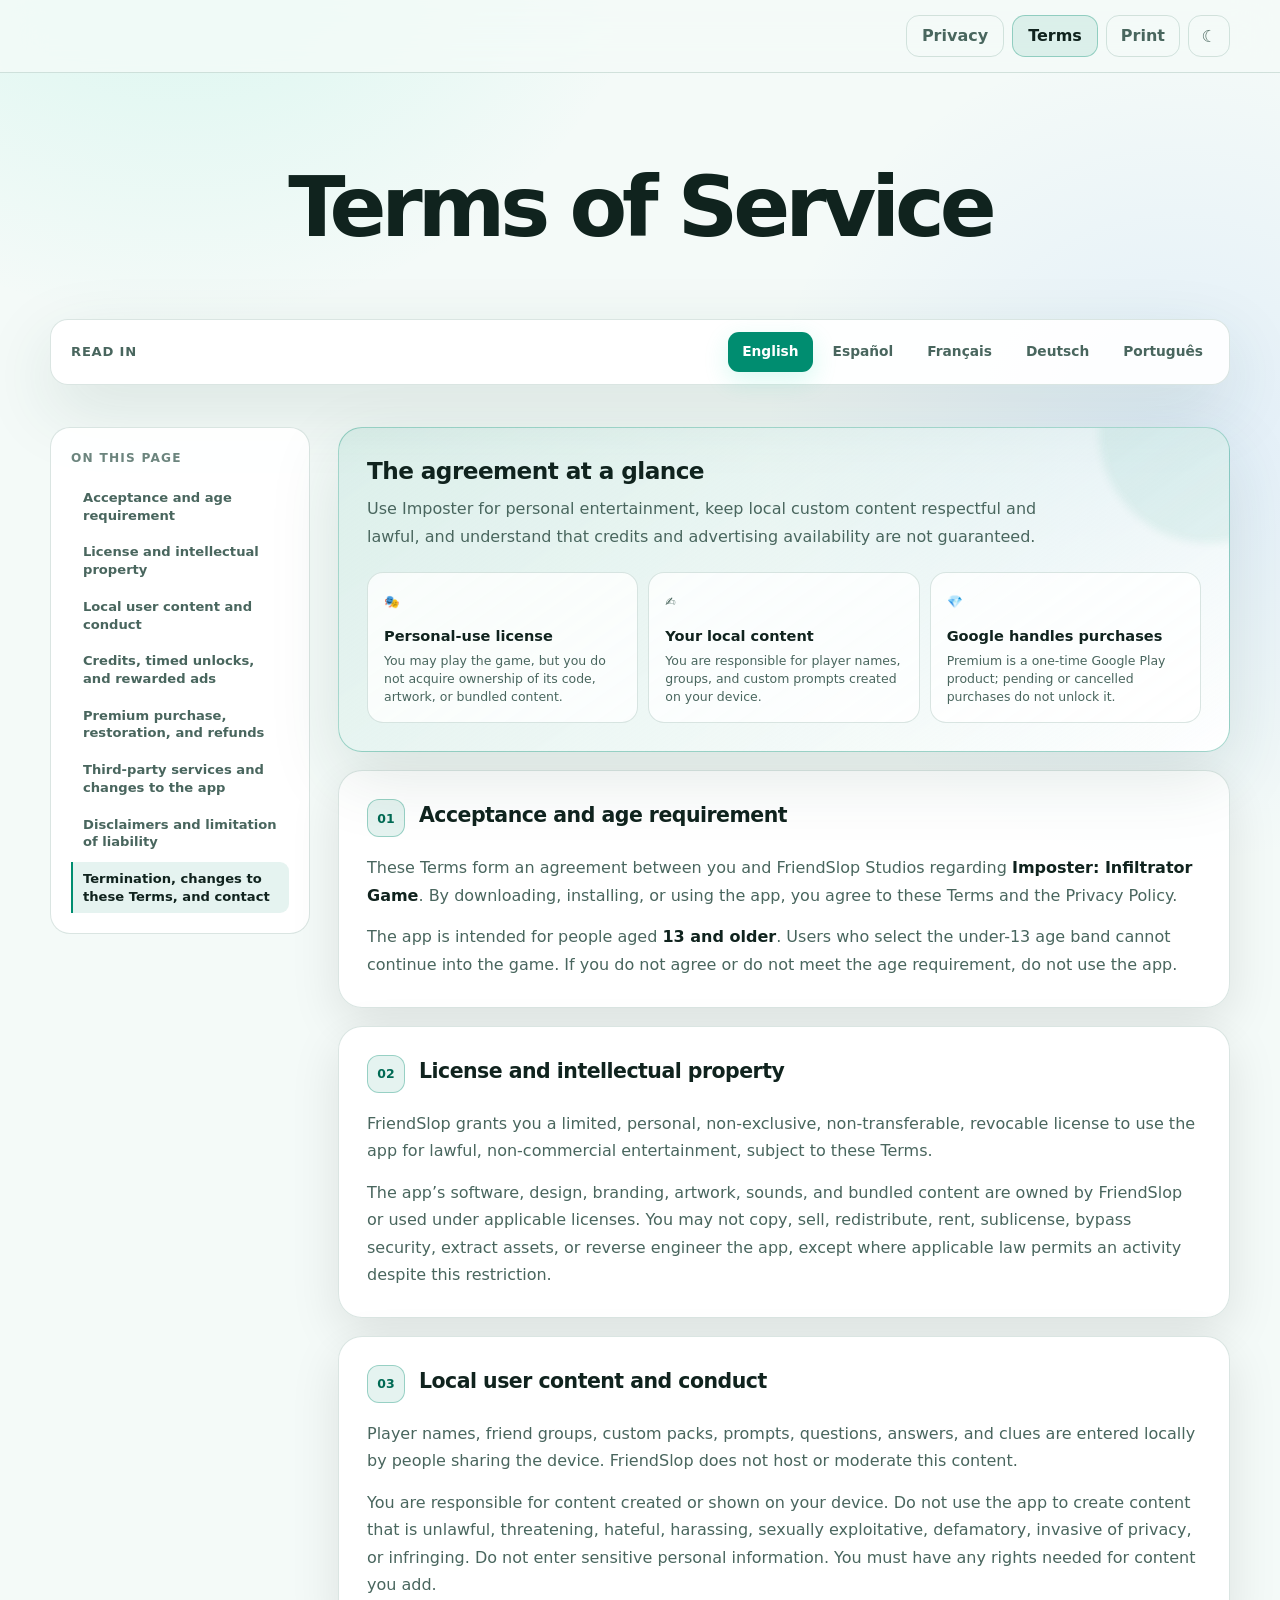
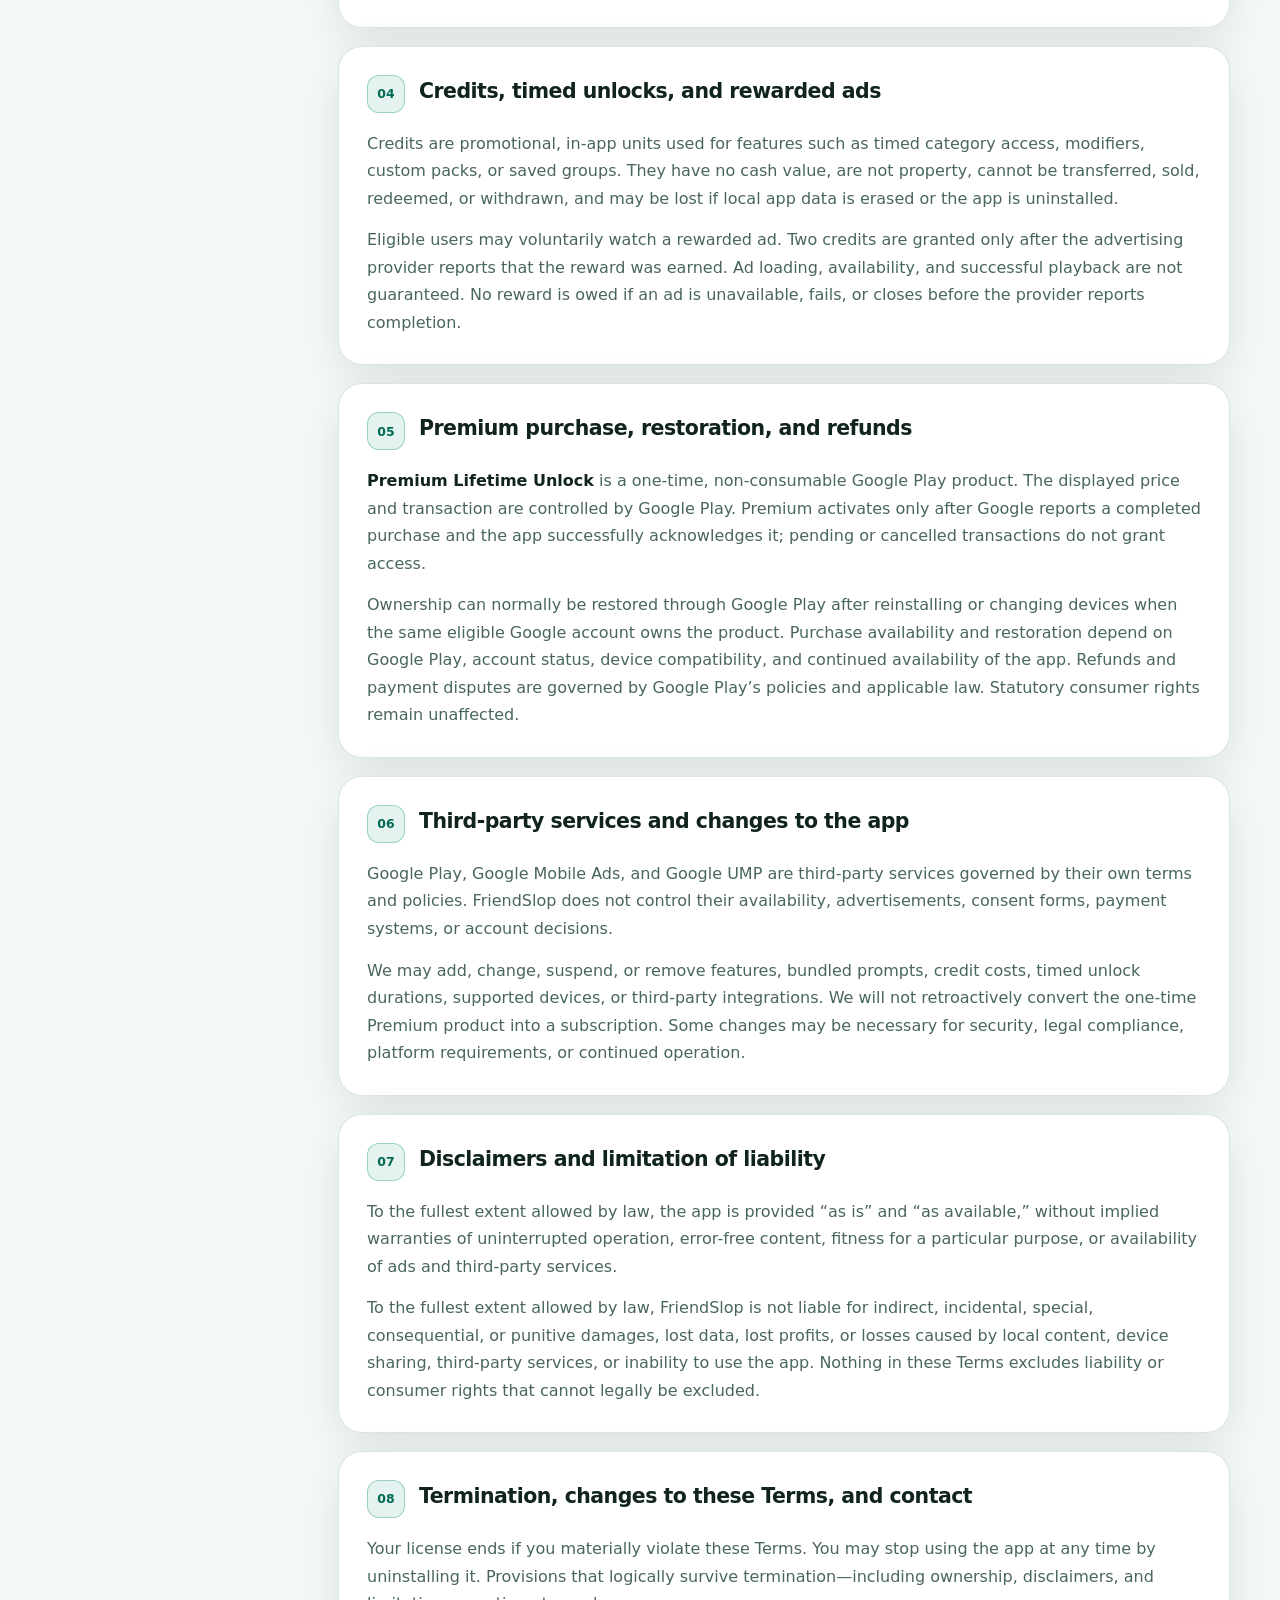
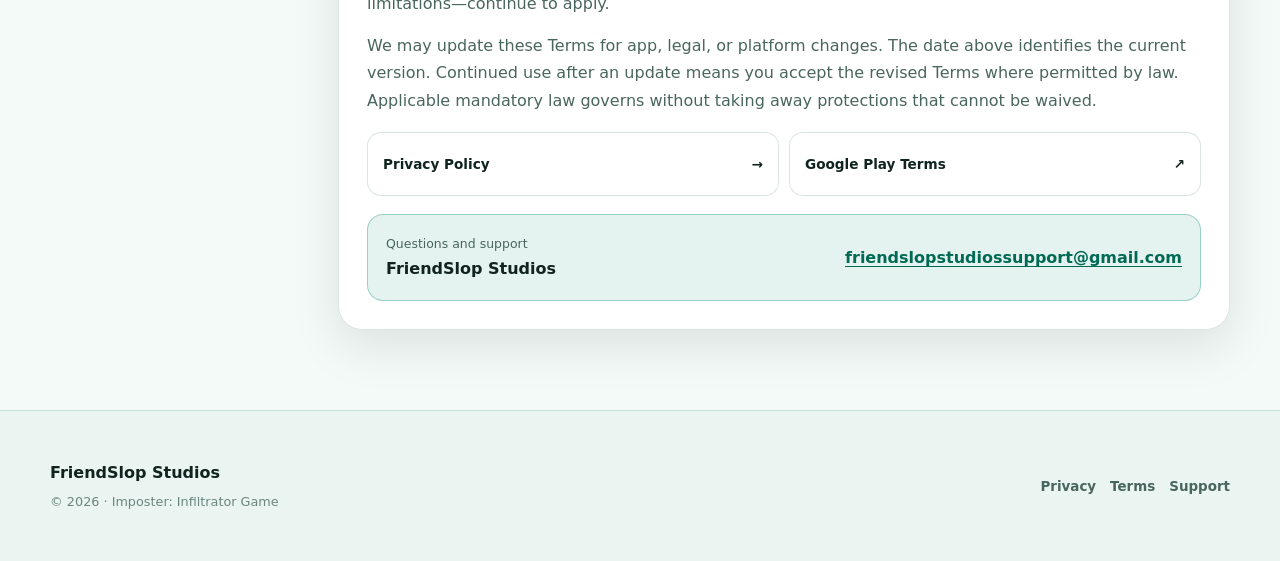
==== commit 71c7a616: "Add files via upload" ====
--- a/terms.html
+++ b/terms.html
@@ -1,400 +1,106 @@
-<!DOCTYPE html>
-<html lang="en">
-<head>
-  <meta charset="UTF-8">
-  <meta name="viewport" content="width=device-width, initial-scale=1.0">
-  <title>Terms of Service — Imposter: Infiltrator Game</title>
-  <meta name="description" content="Official Terms of Service for Imposter: Infiltrator Game published by FriendSlop Studios.">
-  <link rel="preconnect" href="https://fonts.googleapis.com">
-  <link rel="preconnect" href="https://fonts.gstatic.com" crossorigin>
-  <link href="https://fonts.googleapis.com/css2?family=Plus+Jakarta+Sans:wght@400;500;600;700;800&display=swap" rel="stylesheet">
-  
-  <style>
-    :root {
-      --bg-gradient: radial-gradient(circle at 50% 0%, #151d30 0%, #090d16 100%);
-      --bg: #090d16;
-      --card-bg: rgba(22, 30, 48, 0.75);
-      --card-border: rgba(77, 214, 237, 0.18);
-      --card-hover-border: rgba(77, 214, 237, 0.35);
-      --text-main: #f1f5f9;
-      --text-muted: #94a3b8;
-      --text-dim: #64748b;
-      --primary: #38bdf8;
-      --primary-glow: rgba(56, 189, 248, 0.25);
-      --accent: #f43f5e;
-      --gold: #fbbf24;
-      --gold-bg: rgba(251, 191, 36, 0.1);
-      --line: rgba(148, 163, 184, 0.12);
-      --shadow: 0 20px 40px -15px rgba(0, 0, 0, 0.5);
-    }
-
-    * { box-sizing: border-box; margin: 0; padding: 0; }
-
-    body {
-      background: var(--bg);
-      background-image: var(--bg-gradient);
-      background-attachment: fixed;
-      color: var(--text-main);
-      font-family: 'Plus Jakarta Sans', system-ui, -apple-system, sans-serif;
-      line-height: 1.7;
-      font-size: 16px;
-      min-height: 100vh;
-      display: flex;
-      flex-direction: column;
-    }
-
-    .container { width: 100%; max-width: 880px; margin: 0 auto; padding: 0 24px; }
-
-    header { padding: 60px 0 32px; text-align: center; }
-
-    .badge-wrap {
-      display: inline-flex; align-items: center; gap: 8px;
-      background: rgba(244, 63, 94, 0.1); border: 1px solid rgba(244, 63, 94, 0.25);
-      padding: 6px 14px; border-radius: 999px; font-size: 0.82rem; font-weight: 700;
-      color: #fda4af; text-transform: uppercase; letter-spacing: 0.08em; margin-bottom: 20px;
-    }
-
-    .badge-dot { width: 8px; height: 8px; background: var(--accent); border-radius: 50%; box-shadow: 0 0 10px var(--accent); }
-
-    h1 { font-size: clamp(2rem, 5vw, 3rem); font-weight: 800; letter-spacing: -0.03em; color: #ffffff; margin-bottom: 12px; }
-    .subtitle { font-size: 1.15rem; color: var(--text-muted); max-width: 600px; margin: 0 auto 24px; }
-
-    .meta-bar {
-      display: flex; flex-wrap: wrap; justify-content: center; gap: 20px;
-      font-size: 0.9rem; color: var(--text-dim); margin-bottom: 28px;
-    }
-
-    .meta-bar a { color: var(--primary); text-decoration: none; }
-    .meta-bar a:hover { text-decoration: underline; }
-
-    .nav-bar {
-      background: var(--card-bg); backdrop-filter: blur(16px);
-      border: 1px solid var(--card-border); border-radius: 16px; padding: 8px;
-      display: flex; flex-wrap: wrap; justify-content: center; align-items: center;
-      gap: 6px; margin-bottom: 40px; box-shadow: var(--shadow); position: sticky; top: 16px; z-index: 100;
-    }
-
-    .nav-btn {
-      background: transparent; border: 1px solid transparent; color: var(--text-muted);
-      padding: 8px 16px; border-radius: 10px; font-size: 0.88rem; font-weight: 600;
-      cursor: pointer; text-decoration: none; transition: all 0.2s ease; font-family: inherit;
-    }
-
-    .nav-btn:hover { color: var(--text-main); background: rgba(255, 255, 255, 0.05); }
-
-    .nav-btn.active {
-      background: var(--primary); color: #090d16; font-weight: 700; border-color: var(--primary);
-    }
-
-    .nav-btn.privacy-link {
-      background: rgba(56, 189, 248, 0.12); color: #7dd3fc; border-color: rgba(56, 189, 248, 0.25);
-    }
-
-    .card {
-      background: var(--card-bg); backdrop-filter: blur(16px);
-      border: 1px solid var(--card-border); border-radius: 20px; padding: 32px;
-      margin-bottom: 24px; box-shadow: var(--shadow);
-    }
-
-    .card-title {
-      font-size: 1.35rem; font-weight: 700; color: #ffffff;
-      display: flex; align-items: center; gap: 12px; margin-bottom: 16px;
-      padding-bottom: 12px; border-bottom: 1px solid var(--line);
-    }
-
-    .card-title-icon {
-      display: inline-flex; align-items: center; justify-content: center;
-      width: 36px; height: 36px; background: rgba(244, 63, 94, 0.12); border-radius: 10px; font-size: 1.15rem;
-    }
-
-    p { margin-bottom: 16px; color: var(--text-main); }
-    p:last-child { margin-bottom: 0; }
-    ul { list-style: none; margin: 16px 0; display: flex; flex-direction: column; gap: 12px; }
-    li { position: relative; padding-left: 28px; color: var(--text-main); }
-    li::before { content: "•"; color: var(--accent); position: absolute; left: 10px; font-size: 1.4rem; line-height: 1; top: -2px; }
-    strong { color: #ffffff; font-weight: 700; }
-
-    .gold-box {
-      background: var(--gold-bg); border: 1px solid rgba(251, 191, 36, 0.28);
-      border-radius: 14px; padding: 18px 22px; margin: 20px 0; font-size: 0.95rem; color: #fef3c7;
-    }
-
-    footer {
-      margin-top: auto; background: rgba(11, 17, 31, 0.9); border-top: 1px solid var(--line);
-      padding: 36px 0; text-align: center; font-size: 0.88rem; color: var(--text-dim);
-    }
-
-    .footer-links { display: flex; justify-content: center; gap: 20px; margin-bottom: 12px; }
-    .footer-links a { color: var(--text-muted); text-decoration: none; }
-    .footer-links a:hover { color: var(--primary); }
-
-    .lang-section { display: none; }
-    .lang-section.active { display: block; }
-  </style>
-</head>
-<body>
-
-  <header class="container">
-    <div class="badge-wrap">
-      <span class="badge-dot"></span>
-      Terms of Service
-    </div>
-    <h1>Terms of Service</h1>
-    <p class="subtitle"><strong>Imposter: Infiltrator Game</strong></p>
-    <div class="meta-bar">
-      <span>🏢 <strong>Publisher:</strong> FriendSlop Studios</span>
-      <span>📅 <strong>Effective Date:</strong> August 21, 2026</span>
-      <span>✉️ <strong>Support:</strong> <a href="mailto:friendslopstudiossupport@gmail.com">friendslopstudiossupport@gmail.com</a></span>
-    </div>
-
-    <nav class="nav-bar" aria-label="Language & Terms Navigation">
-      <button class="nav-btn active" onclick="setLang('en')">English</button>
-      <button class="nav-btn" onclick="setLang('es')">Español</button>
-      <button class="nav-btn" onclick="setLang('fr')">Français</button>
-      <button class="nav-btn" onclick="setLang('de')">Deutsch</button>
-      <button class="nav-btn" onclick="setLang('pt-br')">Português (BR)</button>
-      <a class="nav-btn privacy-link" href="index.html">← Privacy Policy</a>
-    </nav>
-  </header>
-
-  <main class="container">
-
-    <section id="en" class="lang-section active" lang="en">
-      <div class="card">
-        <h2 class="card-title"><span class="card-title-icon">📜</span> 1. Acceptance & Age Requirements</h2>
-        <p>By downloading, installing, or playing <strong>Imposter: Infiltrator Game</strong>, you agree to these Terms. You must be at least <strong>13 years of age</strong> to use this application. If you do not meet this age requirement or do not agree with these Terms, do not install or use the app.</p>
-      </div>
-
-      <div class="card">
-        <h2 class="card-title"><span class="card-title-icon">🎮</span> 2. License & Game Content</h2>
-        <p>FriendSlop Studios grants you a personal, non-exclusive, non-transferable, revocable license to use the game for personal, non-commercial entertainment. You agree not to reverse engineer, copy, distribute, modify, or exploit the game's source code, assets, artwork, or game packs without express written permission.</p>
-      </div>
-
-      <div class="card">
-        <h2 class="card-title"><span class="card-title-icon">✏️</span> 3. User-Generated Content & Conduct</h2>
-        <p>When creating custom word packs or entering player names, you agree not to submit content that is defamatory, hateful, abusive, sexually explicit, or infringing upon intellectual property rights. You are solely responsible for local custom content created on your device.</p>
-      </div>
-
-      <div class="card">
-        <h2 class="card-title"><span class="card-title-icon">💎</span> 4. In-App Purchases & Advertising</h2>
-        <p>Optional in-app purchases (such as the Lifetime Premium Unlock) are billed through <strong>Google Play</strong> and are subject to Google Play Terms of Service. In-game credits earned via rewarded ads are virtual, non-transferable, and possess no real-world monetary value.</p>
-      </div>
-
-      <div class="card">
-        <h2 class="card-title"><span class="card-title-icon">⚖️</span> 5. Disclaimers & Limitation of Liability</h2>
-        <p>The game is provided on an "AS IS" and "AS AVAILABLE" basis without warranties of any kind. FriendSlop Studios will not be liable for any indirect, incidental, or consequential damages resulting from your use of the application.</p>
-      </div>
-
-      <div class="card">
-        <h2 class="card-title"><span class="card-title-icon">🛑</span> 6. Termination</h2>
-        <p>We may terminate or suspend your license to use the app immediately, without prior notice or liability, for any reason whatsoever, including without limitation if you breach the Terms.</p>
-      </div>
-
-      <div class="card">
-        <h2 class="card-title"><span class="card-title-icon">🔄</span> 7. Changes to These Terms</h2>
-        <p>We reserve the right, at our sole discretion, to modify or replace these Terms at any time. By continuing to access or use our game after those revisions become effective, you agree to be bound by the revised terms.</p>
-      </div>
-
-
-      <div class="card">
-        <h2 class="card-title"><span class="card-title-icon">✉️</span> 8. Contact Information</h2>
-        <p>For questions or support regarding these Terms:</p>
-        <div class="gold-box">
-          <strong>FriendSlop Studios</strong><br>
-          Email: <a href="mailto:friendslopstudiossupport@gmail.com" style="color: inherit; font-weight: 700;">friendslopstudiossupport@gmail.com</a>
-        </div>
-      </div>
-    </section>
-
-    <section id="es" class="lang-section" lang="es">
-      <div class="card">
-        <h2 class="card-title"><span class="card-title-icon">📜</span> 1. Aceptación y Requisitos de Edad</h2>
-        <p>Al descargar, instalar o jugar <strong>Imposter: Infiltrator Game</strong>, aceptas estos Términos. Debes tener al menos <strong>13 años de edad</strong> para usar esta aplicación. Si no cumples con este requisito de edad o no estás de acuerdo con estos Términos, no instales ni uses la aplicación.</p>
-      </div>
-      <div class="card">
-        <h2 class="card-title"><span class="card-title-icon">🎮</span> 2. Licencia y Contenido del Juego</h2>
-        <p>FriendSlop Studios te otorga una licencia personal, no exclusiva, intransferible y revocable para usar el juego con fines de entretenimiento personal y no comercial. Aceptas no realizar ingeniería inversa, copiar, distribuir, modificar ni explotar el código fuente, los activos, las ilustraciones o los paquetes del juego sin permiso expreso por escrito.</p>
-      </div>
-      <div class="card">
-        <h2 class="card-title"><span class="card-title-icon">✏️</span> 3. Contenido Generado por el Usuario y Conducta</h2>
-        <p>Al crear paquetes de palabras personalizados o ingresar nombres de jugadores, aceptas no enviar contenido que sea difamatorio, de odio, abusivo, sexualmente explícito o que infrinja los derechos de propiedad intelectual. Eres el único responsable del contenido personalizado local creado en tu dispositivo.</p>
-      </div>
-      <div class="card">
-        <h2 class="card-title"><span class="card-title-icon">💎</span> 4. Compras en la Aplicación y Publicidad</h2>
-        <p>Las compras opcionales dentro de la aplicación (como el Desbloqueo Premium de Por Vida) se facturan a través de <strong>Google Play</strong> y están sujetas a los Términos de Servicio de Google Play. Los créditos en el juego obtenidos mediante anuncios recompensados son virtuales, intransferibles y no tienen valor monetario real.</p>
-      </div>
-      <div class="card">
-        <h2 class="card-title"><span class="card-title-icon">⚖️</span> 5. Descargos de Responsabilidad y Limitación de Responsabilidad</h2>
-        <p>El juego se proporciona "TAL CUAL" y "SEGÚN DISPONIBILIDAD" sin garantías de ningún tipo. FriendSlop Studios no será responsable de ningún daño indirecto, incidental o consecuente que resulte del uso de la aplicación.</p>
-      </div>
-      <div class="card">
-        <h2 class="card-title"><span class="card-title-icon">🛑</span> 6. Terminación</h2>
-        <p>Podemos terminar o suspender tu licencia para usar la aplicación inmediatamente, sin previo aviso o responsabilidad, por cualquier motivo, incluyendo sin limitación si incumples los Términos.</p>
-      </div>
-      <div class="card">
-        <h2 class="card-title"><span class="card-title-icon">🔄</span> 7. Cambios en Estos Términos</h2>
-        <p>Nos reservamos el derecho, a nuestra entera discreción, de modificar o reemplazar estos Términos en cualquier momento. Al continuar accediendo o usando nuestro juego después de que esas revisiones entren en vigencia, aceptas estar sujeto a los términos revisados.</p>
-      </div>
-      <div class="card">
-        <h2 class="card-title"><span class="card-title-icon">✉️</span> 8. Información de Contacto</h2>
-        <p>Para preguntas o soporte sobre estos Términos:</p>
-        <div class="gold-box">
-          <strong>FriendSlop Studios</strong><br>
-          Email: <a href="mailto:friendslopstudiossupport@gmail.com" style="color: inherit; font-weight: 700;">friendslopstudiossupport@gmail.com</a>
-        </div>
-      </div>
-    </section>
-
-    <section id="fr" class="lang-section" lang="fr">
-      <div class="card">
-        <h2 class="card-title"><span class="card-title-icon">📜</span> 1. Acceptation et Conditions d'Âge</h2>
-        <p>En téléchargeant, installant ou jouant à <strong>Imposter: Infiltrator Game</strong>, vous acceptez ces Conditions. Vous devez avoir au moins <strong>13 ans</strong> pour utiliser cette application. Si vous ne remplissez pas cette condition d'âge ou n'acceptez pas ces Conditions, n'installez pas et n'utilisez pas l'application.</p>
-      </div>
-      <div class="card">
-        <h2 class="card-title"><span class="card-title-icon">🎮</span> 2. Licence et Contenu du Jeu</h2>
-        <p>FriendSlop Studios vous accorde une licence personnelle, non exclusive, non transférable et révocable pour utiliser le jeu à des fins de divertissement personnel et non commercial. Vous acceptez de ne pas faire d'ingénierie inverse, copier, distribuer, modifier ou exploiter le code source, les ressources, les illustrations ou les packs du jeu sans autorisation écrite expresse.</p>
-      </div>
-      <div class="card">
-        <h2 class="card-title"><span class="card-title-icon">✏️</span> 3. Contenu Généré par l'Utilisateur et Conduite</h2>
-        <p>Lors de la création de packs de mots personnalisés ou de la saisie de noms de joueurs, vous acceptez de ne pas soumettre de contenu diffamatoire, haineux, abusif, sexuellement explicite ou enfreignant les droits de propriété intellectuelle. Vous êtes seul responsable du contenu personnalisé local créé sur votre appareil.</p>
-      </div>
-      <div class="card">
-        <h2 class="card-title"><span class="card-title-icon">💎</span> 4. Achats Intégrés et Publicité</h2>
-        <p>Les achats intégrés facultatifs (tels que le Déblocage Premium à Vie) sont facturés via <strong>Google Play</strong> et sont soumis aux Conditions d'Utilisation de Google Play. Les crédits en jeu gagnés via des publicités avec récompense sont virtuels, non transférables et n'ont aucune valeur monétaire réelle.</p>
-      </div>
-      <div class="card">
-        <h2 class="card-title"><span class="card-title-icon">⚖️</span> 5. Avis de Non-Responsabilité et Limitation de Responsabilité</h2>
-        <p>Le jeu est fourni "TEL QUEL" et "SELON LA DISPONIBILITÉ" sans garanties d'aucune sorte. FriendSlop Studios ne sera pas responsable des dommages indirects, accessoires ou consécutifs résultant de votre utilisation de l'application.</p>
-      </div>
-      <div class="card">
-        <h2 class="card-title"><span class="card-title-icon">🛑</span> 6. Résiliation</h2>
-        <p>Nous pouvons résilier ou suspendre votre licence d'utilisation de l'application immédiatement, sans préavis ni responsabilité, pour quelque raison que ce soit, y compris sans limitation si vous enfreignez les Conditions.</p>
-      </div>
-      <div class="card">
-        <h2 class="card-title"><span class="card-title-icon">🔄</span> 7. Modifications de ces Conditions</h2>
-        <p>Nous nous réservons le droit, à notre seule discrétion, de modifier ou de remplacer ces Conditions à tout moment. En continuant à accéder ou à utiliser notre jeu après l'entrée en vigueur de ces révisions, vous acceptez d'être lié par les conditions révisées.</p>
-      </div>
-      <div class="card">
-        <h2 class="card-title"><span class="card-title-icon">✉️</span> 8. Coordonnées</h2>
-        <p>Pour des questions ou une assistance concernant ces Conditions :</p>
-        <div class="gold-box">
-          <strong>FriendSlop Studios</strong><br>
-          Email: <a href="mailto:friendslopstudiossupport@gmail.com" style="color: inherit; font-weight: 700;">friendslopstudiossupport@gmail.com</a>
-        </div>
-      </div>
-    </section>
-
-    <section id="de" class="lang-section" lang="de">
-      <div class="card">
-        <h2 class="card-title"><span class="card-title-icon">📜</span> 1. Annahme & Altersanforderungen</h2>
-        <p>Durch Herunterladen, Installieren oder Spielen von <strong>Imposter: Infiltrator Game</strong> stimmen Sie diesen Bedingungen zu. Sie müssen mindestens <strong>13 Jahre alt</strong> sein, um diese Anwendung zu nutzen. Wenn Sie diese Altersanforderung nicht erfüllen oder diesen Bedingungen nicht zustimmen, installieren oder nutzen Sie die App nicht.</p>
-      </div>
-      <div class="card">
-        <h2 class="card-title"><span class="card-title-icon">🎮</span> 2. Lizenz & Spielinhalte</h2>
-        <p>FriendSlop Studios gewährt Ihnen eine persönliche, nicht exklusive, nicht übertragbare, widerrufliche Lizenz zur Nutzung des Spiels für persönliche, nicht kommerzielle Unterhaltungszwecke. Sie stimmen zu, den Quellcode, die Assets, Grafiken oder Spielpakete ohne ausdrückliche schriftliche Genehmigung nicht zurückzuentwickeln, zu kopieren, zu verteilen, zu ändern oder zu verwerten.</p>
-      </div>
-      <div class="card">
-        <h2 class="card-title"><span class="card-title-icon">✏️</span> 3. Benutzergenerierte Inhalte & Verhalten</h2>
-        <p>Bei der Erstellung von benutzerdefinierten Wortpaketen oder der Eingabe von Spielernamen stimmen Sie zu, keine Inhalte einzureichen, die diffamierend, hasserfüllt, missbräuchlich, sexuell explizit sind oder geistige Eigentumsrechte verletzen. Sie sind allein verantwortlich für lokale benutzerdefinierte Inhalte, die auf Ihrem Gerät erstellt werden.</p>
-      </div>
-      <div class="card">
-        <h2 class="card-title"><span class="card-title-icon">💎</span> 4. In-App-Käufe & Werbung</h2>
-        <p>Optionale In-App-Käufe (wie die lebenslange Premium-Freischaltung) werden über <strong>Google Play</strong> abgerechnet und unterliegen den Nutzungsbedingungen von Google Play. Im Spiel durch belohnte Werbung verdiente Credits sind virtuell, nicht übertragbar und besitzen keinen echten Geldwert.</p>
-      </div>
-      <div class="card">
-        <h2 class="card-title"><span class="card-title-icon">⚖️</span> 5. Haftungsausschluss & Haftungsbeschränkung</h2>
-        <p>Das Spiel wird "WIE BESEHEN" und "WIE VERFÜGBAR" ohne jegliche Garantien bereitgestellt. FriendSlop Studios haftet nicht für indirekte, zufällige oder Folgeschäden, die sich aus Ihrer Nutzung der Anwendung ergeben.</p>
-      </div>
-      <div class="card">
-        <h2 class="card-title"><span class="card-title-icon">🛑</span> 6. Kündigung</h2>
-        <p>Wir können Ihre Lizenz zur Nutzung der App sofort, ohne vorherige Ankündigung oder Haftung, aus beliebigem Grund beenden oder aussetzen, einschließlich und ohne Einschränkung, wenn Sie gegen die Bedingungen verstoßen.</p>
-      </div>
-      <div class="card">
-        <h2 class="card-title"><span class="card-title-icon">🔄</span> 7. Änderungen an diesen Bedingungen</h2>
-        <p>Wir behalten uns das Recht vor, diese Bedingungen nach eigenem Ermessen jederzeit zu ändern oder zu ersetzen. Indem Sie nach Inkrafttreten dieser Überarbeitungen weiterhin auf unser Spiel zugreifen oder es nutzen, erklären Sie sich mit den überarbeiteten Bedingungen einverstanden.</p>
-      </div>
-      <div class="card">
-        <h2 class="card-title"><span class="card-title-icon">✉️</span> 8. Kontaktinformationen</h2>
-        <p>Für Fragen oder Unterstützung zu diesen Bedingungen:</p>
-        <div class="gold-box">
-          <strong>FriendSlop Studios</strong><br>
-          Email: <a href="mailto:friendslopstudiossupport@gmail.com" style="color: inherit; font-weight: 700;">friendslopstudiossupport@gmail.com</a>
-        </div>
-      </div>
-    </section>
-
-    <section id="pt-br" class="lang-section" lang="pt-BR">
-      <div class="card">
-        <h2 class="card-title"><span class="card-title-icon">📜</span> 1. Aceitação e Requisitos de Idade</h2>
-        <p>Ao baixar, instalar ou jogar <strong>Imposter: Infiltrator Game</strong>, você concorda com estes Termos. Você deve ter pelo menos <strong>13 anos de idade</strong> para usar este aplicativo. Se você não atender a este requisito de idade ou não concordar com estes Termos, não instale ou use o aplicativo.</p>
-      </div>
-      <div class="card">
-        <h2 class="card-title"><span class="card-title-icon">🎮</span> 2. Licença e Conteúdo do Jogo</h2>
-        <p>A FriendSlop Studios concede a você uma licença pessoal, não exclusiva, intransferível e revogável para usar o jogo para entretenimento pessoal e não comercial. Você concorda em não fazer engenharia reversa, copiar, distribuir, modificar ou explorar o código-fonte, recursos, artes ou pacotes de jogos sem permissão expressa por escrito.</p>
-      </div>
-      <div class="card">
-        <h2 class="card-title"><span class="card-title-icon">✏️</span> 3. Conteúdo Gerado pelo Usuário e Conduta</h2>
-        <p>Ao criar pacotes de palavras personalizados ou inserir nomes de jogadores, você concorda em não enviar conteúdo difamatório, odioso, abusivo, sexualmente explícito ou que infrinja direitos de propriedade intelectual. Você é o único responsável pelo conteúdo personalizado local criado no seu dispositivo.</p>
-      </div>
-      <div class="card">
-        <h2 class="card-title"><span class="card-title-icon">💎</span> 4. Compras no Aplicativo e Publicidade</h2>
-        <p>As compras opcionais no aplicativo (como o Desbloqueio Premium Vitalício) são faturadas pelo <strong>Google Play</strong> e estão sujeitas aos Termos de Serviço do Google Play. Os créditos no jogo ganhos através de anúncios premiados são virtuais, intransferíveis e não possuem valor monetário no mundo real.</p>
-      </div>
-      <div class="card">
-        <h2 class="card-title"><span class="card-title-icon">⚖️</span> 5. Isenções e Limitação de Responsabilidade</h2>
-        <p>O jogo é fornecido "COMO ESTÁ" e "CONFORME DISPONÍVEL" sem garantias de qualquer tipo. A FriendSlop Studios não será responsável por quaisquer danos indiretos, incidentais ou consequentes resultantes do seu uso do aplicativo.</p>
-      </div>
-      <div class="card">
-        <h2 class="card-title"><span class="card-title-icon">🛑</span> 6. Rescisão</h2>
-        <p>Podemos rescindir ou suspender sua licença para usar o aplicativo imediatamente, sem aviso prévio ou responsabilidade, por qualquer motivo, incluindo, sem limitação, se você violar os Termos.</p>
-      </div>
-      <div class="card">
-        <h2 class="card-title"><span class="card-title-icon">🔄</span> 7. Mudanças Nestes Termos</h2>
-        <p>Reservamo-nos o direito, a nosso critério exclusivo, de modificar ou substituir estes Termos a qualquer momento. Ao continuar a acessar ou usar nosso jogo após a entrada em vigor dessas revisões, você concorda em ficar vinculado aos termos revisados.</p>
-      </div>
-      <div class="card">
-        <h2 class="card-title"><span class="card-title-icon">✉️</span> 8. Informações de Contato</h2>
-        <p>Para dúvidas ou suporte sobre estes Termos:</p>
-        <div class="gold-box">
-          <strong>FriendSlop Studios</strong><br>
-          Email: <a href="mailto:friendslopstudiossupport@gmail.com" style="color: inherit; font-weight: 700;">friendslopstudiossupport@gmail.com</a>
-        </div>
-      </div>
-    </section>
-
-  </main>
-
-  <footer>
-    <div class="container">
-      <div class="footer-links">
-        <a href="index.html">Privacy Policy</a>
-        <span>·</span>
-        <a href="terms.html">Terms of Service</a>
-        <span>·</span>
-        <a href="mailto:friendslopstudiossupport@gmail.com">Contact Support</a>
-      </div>
-      <p>© 2026 FriendSlop Studios. All rights reserved.</p>
-    </div>
-  </footer>
-
-  <script>
-    function setLang(langCode) {
-      document.querySelectorAll('.lang-section').forEach(el => el.classList.remove('active'));
-      document.querySelectorAll('.nav-btn').forEach(btn => {
-        if (!btn.classList.contains('privacy-link')) {
-          btn.classList.remove('active');
-        }
-      });
-      const target = document.getElementById(langCode);
-      if (target) target.classList.add('active');
-      const activeBtn = Array.from(document.querySelectorAll('.nav-btn')).find(b => b.getAttribute('onclick')?.includes(langCode));
-      if (activeBtn) activeBtn.classList.add('active');
-      window.location.hash = langCode;
-    }
-    window.addEventListener('DOMContentLoaded', () => {
-      const hash = window.location.hash.replace('#', '');
-      if (hash && document.getElementById(hash)) setLang(hash);
-    });
-  </script>
-</body>
-</html>
+<!doctype html>
+<html lang="en">
+<head>
+  <meta charset="utf-8">
+  <meta name="viewport" content="width=device-width, initial-scale=1">
+  <meta name="color-scheme" content="dark light">
+  <meta name="theme-color" content="#07110f">
+  <meta name="description" content="Terms of Service for Imposter: Infiltrator Game by FriendSlop Studios.">
+  <title>Terms of Service</title>
+  <link rel="icon" href="favicon.svg" type="image/svg+xml">
+  <link rel="stylesheet" href="styles.css">
+</head>
+<body data-document="terms">
+  <div class="progress" aria-hidden="true"></div>
+  <header class="site-header">
+    <div class="site-shell header-inner">
+      <div class="header-actions">
+        <nav class="document-switch" data-i18n-aria="legalDocuments" aria-label="Legal documents"><a class="document-link" data-i18n="navPrivacy" data-document-link href="index.html">Privacy</a><a class="document-link active" data-i18n="navTerms" href="terms.html" aria-current="page">Terms</a></nav>
+        <button class="print-button" data-i18n="print" data-print type="button">Print</button>
+        <button class="icon-button" data-theme-toggle type="button" aria-label="Use light theme">☀</button>
+      </div>
+    </div>
+  </header>
+
+  <main>
+    <section class="hero site-shell">
+      <h1 data-i18n="title">Terms of Service</h1>
+    </section>
+
+    <section class="site-shell language-panel" data-i18n-aria="chooseLanguage" aria-label="Choose document language">
+      <span class="language-label" data-i18n="readIn">Read in</span>
+      <div class="language-tabs" role="group" data-i18n-aria="languages" aria-label="Languages"><button class="lang-button active" data-lang="en" aria-pressed="true" type="button">English</button><button class="lang-button" data-lang="es" aria-pressed="false" type="button">Español</button><button class="lang-button" data-lang="fr" aria-pressed="false" type="button">Français</button><button class="lang-button" data-lang="de" aria-pressed="false" type="button">Deutsch</button><button class="lang-button" data-lang="pt-br" aria-pressed="false" type="button">Português</button></div>
+    </section>
+    <noscript><div class="site-shell noscript">JavaScript is disabled, so the English version is shown. Enable JavaScript to switch languages.</div></noscript>
+
+    <div class="site-shell legal-layout">
+      <aside class="toc" data-i18n-aria="onThisPage" aria-label="On this page"><p class="toc-title" data-i18n="onThisPage">On this page</p><nav data-toc></nav></aside>
+      <div class="legal-content">
+        <section class="lang-section" data-language="en" lang="en">
+          <div class="snapshot"><h2>The agreement at a glance</h2><p>Use Imposter for personal entertainment, keep local custom content respectful and lawful, and understand that credits and advertising availability are not guaranteed.</p><div class="snapshot-grid"><div class="snapshot-item"><span class="snapshot-icon">🎭</span><strong>Personal-use license</strong><span>You may play the game, but you do not acquire ownership of its code, artwork, or bundled content.</span></div><div class="snapshot-item"><span class="snapshot-icon">✍️</span><strong>Your local content</strong><span>You are responsible for player names, groups, and custom prompts created on your device.</span></div><div class="snapshot-item"><span class="snapshot-icon">💎</span><strong>Google handles purchases</strong><span>Premium is a one-time Google Play product; pending or cancelled purchases do not unlock it.</span></div></div></div>
+          <article class="legal-card" id="terms-en-acceptance" data-section><div class="section-heading"><span class="section-number">01</span><h2>Acceptance and age requirement</h2></div><p>These Terms form an agreement between you and FriendSlop Studios regarding <strong>Imposter: Infiltrator Game</strong>. By downloading, installing, or using the app, you agree to these Terms and the Privacy Policy.</p><p>The app is intended for people aged <strong>13 and older</strong>. Users who select the under-13 age band cannot continue into the game. If you do not agree or do not meet the age requirement, do not use the app.</p></article>
+          <article class="legal-card" id="terms-en-license" data-section><div class="section-heading"><span class="section-number">02</span><h2>License and intellectual property</h2></div><p>FriendSlop grants you a limited, personal, non-exclusive, non-transferable, revocable license to use the app for lawful, non-commercial entertainment, subject to these Terms.</p><p>The app’s software, design, branding, artwork, sounds, and bundled content are owned by FriendSlop or used under applicable licenses. You may not copy, sell, redistribute, rent, sublicense, bypass security, extract assets, or reverse engineer the app, except where applicable law permits an activity despite this restriction.</p></article>
+          <article class="legal-card" id="terms-en-content" data-section><div class="section-heading"><span class="section-number">03</span><h2>Local user content and conduct</h2></div><p>Player names, friend groups, custom packs, prompts, questions, answers, and clues are entered locally by people sharing the device. FriendSlop does not host or moderate this content.</p><p>You are responsible for content created or shown on your device. Do not use the app to create content that is unlawful, threatening, hateful, harassing, sexually exploitative, defamatory, invasive of privacy, or infringing. Do not enter sensitive personal information. You must have any rights needed for content you add.</p></article>
+          <article class="legal-card" id="terms-en-credits" data-section><div class="section-heading"><span class="section-number">04</span><h2>Credits, timed unlocks, and rewarded ads</h2></div><p>Credits are promotional, in-app units used for features such as timed category access, modifiers, custom packs, or saved groups. They have no cash value, are not property, cannot be transferred, sold, redeemed, or withdrawn, and may be lost if local app data is erased or the app is uninstalled.</p><p>Eligible users may voluntarily watch a rewarded ad. Two credits are granted only after the advertising provider reports that the reward was earned. Ad loading, availability, and successful playback are not guaranteed. No reward is owed if an ad is unavailable, fails, or closes before the provider reports completion.</p></article>
+          <article class="legal-card" id="terms-en-premium" data-section><div class="section-heading"><span class="section-number">05</span><h2>Premium purchase, restoration, and refunds</h2></div><p><strong>Premium Lifetime Unlock</strong> is a one-time, non-consumable Google Play product. The displayed price and transaction are controlled by Google Play. Premium activates only after Google reports a completed purchase and the app successfully acknowledges it; pending or cancelled transactions do not grant access.</p><p>Ownership can normally be restored through Google Play after reinstalling or changing devices when the same eligible Google account owns the product. Purchase availability and restoration depend on Google Play, account status, device compatibility, and continued availability of the app. Refunds and payment disputes are governed by Google Play’s policies and applicable law. Statutory consumer rights remain unaffected.</p></article>
+          <article class="legal-card" id="terms-en-services" data-section><div class="section-heading"><span class="section-number">06</span><h2>Third-party services and changes to the app</h2></div><p>Google Play, Google Mobile Ads, and Google UMP are third-party services governed by their own terms and policies. FriendSlop does not control their availability, advertisements, consent forms, payment systems, or account decisions.</p><p>We may add, change, suspend, or remove features, bundled prompts, credit costs, timed unlock durations, supported devices, or third-party integrations. We will not retroactively convert the one-time Premium product into a subscription. Some changes may be necessary for security, legal compliance, platform requirements, or continued operation.</p></article>
+          <article class="legal-card" id="terms-en-disclaimer" data-section><div class="section-heading"><span class="section-number">07</span><h2>Disclaimers and limitation of liability</h2></div><p>To the fullest extent allowed by law, the app is provided “as is” and “as available,” without implied warranties of uninterrupted operation, error-free content, fitness for a particular purpose, or availability of ads and third-party services.</p><p>To the fullest extent allowed by law, FriendSlop is not liable for indirect, incidental, special, consequential, or punitive damages, lost data, lost profits, or losses caused by local content, device sharing, third-party services, or inability to use the app. Nothing in these Terms excludes liability or consumer rights that cannot legally be excluded.</p></article>
+          <article class="legal-card" id="terms-en-contact" data-section><div class="section-heading"><span class="section-number">08</span><h2>Termination, changes to these Terms, and contact</h2></div><p>Your license ends if you materially violate these Terms. You may stop using the app at any time by uninstalling it. Provisions that logically survive termination—including ownership, disclaimers, and limitations—continue to apply.</p><p>We may update these Terms for app, legal, or platform changes. The date above identifies the current version. Continued use after an update means you accept the revised Terms where permitted by law. Applicable mandatory law governs without taking away protections that cannot be waived.</p><div class="link-grid"><a class="resource-link" href="index.html" data-document-link>Privacy Policy <span>→</span></a><a class="resource-link" href="https://play.google.com/about/play-terms/" target="_blank" rel="noopener noreferrer">Google Play Terms <span>↗</span></a></div><div class="contact-card"><div><span>Questions and support</span><strong>FriendSlop Studios</strong></div><a href="mailto:friendslopstudiossupport@gmail.com">friendslopstudiossupport@gmail.com</a></div></article>
+        </section>
+
+        <section class="lang-section" data-language="es" lang="es" hidden>
+          <div class="snapshot"><h2>El acuerdo, en resumen</h2><p>Usa Imposter para entretenimiento personal, mantén el contenido local respetuoso y legal, y comprende que los créditos y los anuncios no están garantizados.</p><div class="snapshot-grid"><div class="snapshot-item"><span class="snapshot-icon">🎭</span><strong>Licencia de uso personal</strong><span>Puedes jugar, pero no adquieres la propiedad del código, arte o contenido incluido.</span></div><div class="snapshot-item"><span class="snapshot-icon">✍️</span><strong>Tu contenido local</strong><span>Eres responsable de nombres, grupos y preguntas creados en tu dispositivo.</span></div><div class="snapshot-item"><span class="snapshot-icon">💎</span><strong>Google gestiona las compras</strong><span>Premium es un producto de pago único; una compra pendiente o cancelada no lo activa.</span></div></div></div>
+          <article class="legal-card" id="terms-es-acceptance" data-section><div class="section-heading"><span class="section-number">01</span><h2>Aceptación y requisito de edad</h2></div><p>Estas Condiciones son un acuerdo entre tú y FriendSlop Studios sobre <strong>Imposter: Infiltrator Game</strong>. Al descargar, instalar o usar la aplicación, aceptas estas Condiciones y la Política de Privacidad.</p><p>La aplicación está destinada a personas de <strong>13 años o más</strong>. Quienes seleccionen menor de 13 años no pueden continuar. Si no aceptas o no cumples la edad, no uses la aplicación.</p></article>
+          <article class="legal-card" id="terms-es-license" data-section><div class="section-heading"><span class="section-number">02</span><h2>Licencia y propiedad intelectual</h2></div><p>FriendSlop te concede una licencia limitada, personal, no exclusiva, intransferible y revocable para usar la aplicación con fines legales de entretenimiento no comercial.</p><p>El software, diseño, marca, arte, sonidos y contenido incluido pertenecen a FriendSlop o se usan bajo licencia. No puedes copiar, vender, redistribuir, alquilar, sublicenciar, eludir medidas de seguridad, extraer recursos ni realizar ingeniería inversa, salvo cuando la ley aplicable permita expresamente una actividad pese a esta restricción.</p></article>
+          <article class="legal-card" id="terms-es-content" data-section><div class="section-heading"><span class="section-number">03</span><h2>Contenido local y conducta</h2></div><p>Los nombres, grupos, paquetes, preguntas, respuestas y pistas son introducidos localmente por quienes comparten el dispositivo. FriendSlop no aloja ni modera ese contenido.</p><p>Eres responsable del contenido creado o mostrado. No crees contenido ilegal, amenazante, odioso, acosador, sexualmente explotador, difamatorio, invasivo o infractor. No introduzcas datos personales sensibles y asegúrate de tener los derechos necesarios.</p></article>
+          <article class="legal-card" id="terms-es-credits" data-section><div class="section-heading"><span class="section-number">04</span><h2>Créditos, desbloqueos y anuncios recompensados</h2></div><p>Los créditos son unidades promocionales para funciones de la aplicación. No tienen valor monetario, no son propiedad, no pueden transferirse, venderse, canjearse o retirarse, y pueden perderse al borrar los datos o desinstalar.</p><p>Los usuarios elegibles pueden elegir ver un anuncio. Solo se conceden dos créditos cuando el proveedor confirma la recompensa. La carga y disponibilidad no están garantizadas; no se debe recompensa si el anuncio falla, no está disponible o se cierra antes de la confirmación.</p></article>
+          <article class="legal-card" id="terms-es-premium" data-section><div class="section-heading"><span class="section-number">05</span><h2>Compra Premium, restauración y reembolsos</h2></div><p><strong>Desbloqueo Premium de por vida</strong> es un producto no consumible de pago único de Google Play. Google controla el precio y la transacción. Solo se activa tras una compra completada y confirmada correctamente; las transacciones pendientes o canceladas no conceden acceso.</p><p>Normalmente puede restaurarse con la misma cuenta de Google elegible. La disponibilidad depende de Google Play, el estado de la cuenta, el dispositivo y la continuidad de la aplicación. Los reembolsos se rigen por las políticas de Google Play y la ley. Los derechos legales del consumidor no se ven afectados.</p></article>
+          <article class="legal-card" id="terms-es-services" data-section><div class="section-heading"><span class="section-number">06</span><h2>Servicios externos y cambios en la aplicación</h2></div><p>Google Play, Google Mobile Ads y Google UMP son servicios externos con sus propias condiciones. FriendSlop no controla su disponibilidad, anuncios, formularios, pagos o decisiones de cuenta.</p><p>Podemos añadir, cambiar, suspender o retirar funciones, contenido, costes de créditos, duración de desbloqueos, dispositivos compatibles o integraciones. No convertiremos retroactivamente el producto Premium de pago único en suscripción. Algunos cambios pueden ser necesarios por seguridad, ley o requisitos de plataforma.</p></article>
+          <article class="legal-card" id="terms-es-disclaimer" data-section><div class="section-heading"><span class="section-number">07</span><h2>Exenciones y limitación de responsabilidad</h2></div><p>En la máxima medida permitida, la aplicación se proporciona “tal cual” y “según disponibilidad”, sin garantías implícitas de funcionamiento ininterrumpido, ausencia de errores, idoneidad ni disponibilidad de anuncios o servicios externos.</p><p>En la máxima medida permitida, FriendSlop no responde por daños indirectos, incidentales, especiales, consecuentes o punitivos, pérdida de datos o beneficios, contenido local, uso compartido, servicios externos o imposibilidad de uso. Nada excluye derechos o responsabilidades que la ley no permita excluir.</p></article>
+          <article class="legal-card" id="terms-es-contact" data-section><div class="section-heading"><span class="section-number">08</span><h2>Terminación, cambios y contacto</h2></div><p>Tu licencia termina si incumples sustancialmente estas Condiciones. Puedes dejar de usar la aplicación desinstalándola. Las disposiciones que por su naturaleza deban continuar seguirán vigentes.</p><p>Podemos actualizar estas Condiciones por cambios de la aplicación, legales o de plataforma. La fecha superior identifica la versión vigente. El uso posterior implica aceptación cuando la ley lo permita. La ley obligatoria aplicable rige sin eliminar protecciones irrenunciables.</p><div class="link-grid"><a class="resource-link" href="index.html" data-document-link>Política de Privacidad <span>→</span></a><a class="resource-link" href="https://play.google.com/about/play-terms/" target="_blank" rel="noopener noreferrer">Condiciones de Google Play <span>↗</span></a></div><div class="contact-card"><div><span>Preguntas y soporte</span><strong>FriendSlop Studios</strong></div><a href="mailto:friendslopstudiossupport@gmail.com">friendslopstudiossupport@gmail.com</a></div></article>
+        </section>
+
+        <section class="lang-section" data-language="fr" lang="fr" hidden>
+          <div class="snapshot"><h2>L’accord en bref</h2><p>Utilisez Imposter pour votre divertissement personnel, gardez le contenu local respectueux et légal, et sachez que les crédits et publicités ne sont pas garantis.</p><div class="snapshot-grid"><div class="snapshot-item"><span class="snapshot-icon">🎭</span><strong>Licence personnelle</strong><span>Vous pouvez jouer, sans acquérir la propriété du code, des illustrations ou du contenu inclus.</span></div><div class="snapshot-item"><span class="snapshot-icon">✍️</span><strong>Votre contenu local</strong><span>Vous êtes responsable des noms, groupes et questions créés sur l’appareil.</span></div><div class="snapshot-item"><span class="snapshot-icon">💎</span><strong>Google gère les achats</strong><span>Premium est un achat unique ; un achat en attente ou annulé ne l’active pas.</span></div></div></div>
+          <article class="legal-card" id="terms-fr-acceptance" data-section><div class="section-heading"><span class="section-number">01</span><h2>Acceptation et âge requis</h2></div><p>Ces Conditions constituent un accord entre vous et FriendSlop Studios concernant <strong>Imposter: Infiltrator Game</strong>. En téléchargeant, installant ou utilisant l’application, vous acceptez ces Conditions et la Politique de confidentialité.</p><p>L’application est destinée aux personnes de <strong>13 ans et plus</strong>. Le choix « moins de 13 ans » bloque l’accès. Si vous n’acceptez pas ou ne remplissez pas cette condition, n’utilisez pas l’application.</p></article>
+          <article class="legal-card" id="terms-fr-license" data-section><div class="section-heading"><span class="section-number">02</span><h2>Licence et propriété intellectuelle</h2></div><p>FriendSlop vous accorde une licence limitée, personnelle, non exclusive, non transférable et révocable pour une utilisation légale, personnelle et non commerciale.</p><p>Le logiciel, le design, la marque, les illustrations, les sons et le contenu inclus appartiennent à FriendSlop ou sont utilisés sous licence. Vous ne pouvez pas copier, vendre, redistribuer, louer, sous-licencier, contourner la sécurité, extraire les ressources ou effectuer de l’ingénierie inverse, sauf si la loi applicable autorise l’activité malgré cette restriction.</p></article>
+          <article class="legal-card" id="terms-fr-content" data-section><div class="section-heading"><span class="section-number">03</span><h2>Contenu local et conduite</h2></div><p>Les noms, groupes, packs, questions, réponses et indices sont saisis localement par les personnes partageant l’appareil. FriendSlop n’héberge ni ne modère ce contenu.</p><p>Vous êtes responsable du contenu créé ou affiché. Ne créez aucun contenu illégal, menaçant, haineux, harcelant, sexuellement exploiteur, diffamatoire, portant atteinte à la vie privée ou aux droits d’autrui. Ne saisissez aucune donnée sensible et assurez-vous de détenir les droits nécessaires.</p></article>
+          <article class="legal-card" id="terms-fr-credits" data-section><div class="section-heading"><span class="section-number">04</span><h2>Crédits, déverrouillages et publicités récompensées</h2></div><p>Les crédits sont des unités promotionnelles utilisables dans l’application. Ils n’ont aucune valeur monétaire, ne constituent pas un bien, ne peuvent être transférés, vendus, échangés ou retirés et peuvent disparaître si les données sont effacées ou l’application désinstallée.</p><p>Les utilisateurs éligibles peuvent choisir une publicité. Deux crédits ne sont accordés qu’après confirmation du fournisseur. Chargement et disponibilité ne sont pas garantis ; aucune récompense n’est due si la publicité échoue, est indisponible ou fermée avant confirmation.</p></article>
+          <article class="legal-card" id="terms-fr-premium" data-section><div class="section-heading"><span class="section-number">05</span><h2>Achat Premium, restauration et remboursements</h2></div><p>Le <strong>Déblocage Premium à vie</strong> est un produit Google Play unique et non consommable. Google contrôle le prix et la transaction. Premium ne s’active qu’après un achat terminé et correctement confirmé ; les opérations en attente ou annulées n’accordent aucun accès.</p><p>Il peut normalement être restauré avec le même compte Google éligible. La disponibilité dépend de Google Play, du compte, de l’appareil et de la présence continue de l’application. Les remboursements relèvent des politiques Google Play et de la loi. Les droits légaux du consommateur restent intacts.</p></article>
+          <article class="legal-card" id="terms-fr-services" data-section><div class="section-heading"><span class="section-number">06</span><h2>Services tiers et modifications de l’application</h2></div><p>Google Play, Google Mobile Ads et Google UMP sont des services tiers soumis à leurs propres conditions. FriendSlop ne contrôle pas leur disponibilité, publicités, formulaires, paiements ou décisions de compte.</p><p>Nous pouvons ajouter, modifier, suspendre ou retirer fonctionnalités, contenu, coûts en crédits, durée des déverrouillages, appareils pris en charge ou intégrations. Le produit Premium unique ne sera pas rétroactivement transformé en abonnement. Certains changements peuvent être nécessaires pour la sécurité, la loi ou la plateforme.</p></article>
+          <article class="legal-card" id="terms-fr-disclaimer" data-section><div class="section-heading"><span class="section-number">07</span><h2>Exclusions et limitation de responsabilité</h2></div><p>Dans la mesure permise par la loi, l’application est fournie « en l’état » et « selon disponibilité », sans garantie implicite de fonctionnement continu, d’absence d’erreur, d’adéquation ou de disponibilité des services tiers.</p><p>Dans la mesure permise, FriendSlop n’est pas responsable des dommages indirects, accessoires, spéciaux, consécutifs ou punitifs, des pertes de données ou bénéfices, du contenu local, du partage d’appareil, des services tiers ou de l’impossibilité d’utilisation. Rien n’exclut les droits ou responsabilités que la loi interdit d’exclure.</p></article>
+          <article class="legal-card" id="terms-fr-contact" data-section><div class="section-heading"><span class="section-number">08</span><h2>Résiliation, modifications et contact</h2></div><p>Votre licence prend fin en cas de violation substantielle. Vous pouvez cesser l’utilisation en désinstallant l’application. Les clauses qui, par nature, doivent survivre restent applicables.</p><p>Nous pouvons modifier ces Conditions en raison de changements de l’application, de la loi ou de la plateforme. La date en haut indique la version actuelle. L’utilisation ultérieure vaut acceptation lorsque la loi le permet. Le droit impératif applicable s’applique sans retirer les protections auxquelles il est impossible de renoncer.</p><div class="link-grid"><a class="resource-link" href="index.html" data-document-link>Politique de confidentialité <span>→</span></a><a class="resource-link" href="https://play.google.com/about/play-terms/" target="_blank" rel="noopener noreferrer">Conditions Google Play <span>↗</span></a></div><div class="contact-card"><div><span>Questions et assistance</span><strong>FriendSlop Studios</strong></div><a href="mailto:friendslopstudiossupport@gmail.com">friendslopstudiossupport@gmail.com</a></div></article>
+        </section>
+
+        <section class="lang-section" data-language="de" lang="de" hidden>
+          <div class="snapshot"><h2>Die Vereinbarung in Kürze</h2><p>Nutzen Sie Imposter zur persönlichen Unterhaltung, halten Sie lokale Inhalte respektvoll und rechtmäßig und beachten Sie, dass Credits und Werbung nicht garantiert sind.</p><div class="snapshot-grid"><div class="snapshot-item"><span class="snapshot-icon">🎭</span><strong>Persönliche Lizenz</strong><span>Sie dürfen spielen, erwerben aber kein Eigentum an Code, Grafik oder mitgelieferten Inhalten.</span></div><div class="snapshot-item"><span class="snapshot-icon">✍️</span><strong>Ihre lokalen Inhalte</strong><span>Sie sind für Namen, Gruppen und eigene Prompts auf dem Gerät verantwortlich.</span></div><div class="snapshot-item"><span class="snapshot-icon">💎</span><strong>Google verwaltet Käufe</strong><span>Premium ist ein Einmalkauf; ausstehende oder stornierte Käufe aktivieren es nicht.</span></div></div></div>
+          <article class="legal-card" id="terms-de-acceptance" data-section><div class="section-heading"><span class="section-number">01</span><h2>Annahme und Altersvoraussetzung</h2></div><p>Diese Bedingungen sind eine Vereinbarung zwischen Ihnen und FriendSlop Studios über <strong>Imposter: Infiltrator Game</strong>. Durch Download, Installation oder Nutzung stimmen Sie diesen Bedingungen und der Datenschutzrichtlinie zu.</p><p>Die App ist für Personen ab <strong>13 Jahren</strong> bestimmt. Bei Auswahl „unter 13“ ist kein Zugang möglich. Wenn Sie nicht zustimmen oder die Altersvoraussetzung nicht erfüllen, nutzen Sie die App nicht.</p></article>
+          <article class="legal-card" id="terms-de-license" data-section><div class="section-heading"><span class="section-number">02</span><h2>Lizenz und geistiges Eigentum</h2></div><p>FriendSlop gewährt Ihnen eine beschränkte, persönliche, nicht ausschließliche, nicht übertragbare und widerrufliche Lizenz zur rechtmäßigen, nicht kommerziellen Unterhaltung.</p><p>Software, Gestaltung, Marke, Grafiken, Sounds und mitgelieferte Inhalte gehören FriendSlop oder werden lizenziert genutzt. Sie dürfen sie nicht kopieren, verkaufen, weitergeben, vermieten, unterlizenzieren, Schutzmaßnahmen umgehen, Assets extrahieren oder zurückentwickeln, außer das anwendbare Recht erlaubt dies trotz der Einschränkung.</p></article>
+          <article class="legal-card" id="terms-de-content" data-section><div class="section-heading"><span class="section-number">03</span><h2>Lokale Nutzerinhalte und Verhalten</h2></div><p>Namen, Gruppen, Pakete, Fragen, Antworten und Hinweise werden lokal von Personen eingegeben, die das Gerät teilen. FriendSlop hostet oder moderiert diese Inhalte nicht.</p><p>Sie sind für erstellte oder angezeigte Inhalte verantwortlich. Erstellen Sie keine rechtswidrigen, bedrohlichen, hasserfüllten, belästigenden, sexuell ausbeuterischen, verleumderischen, privatsphärenverletzenden oder rechtsverletzenden Inhalte. Geben Sie keine sensiblen Daten ein und besitzen Sie die nötigen Rechte.</p></article>
+          <article class="legal-card" id="terms-de-credits" data-section><div class="section-heading"><span class="section-number">04</span><h2>Credits, Freischaltungen und Werbeprämien</h2></div><p>Credits sind Werbeeinheiten für App-Funktionen. Sie haben keinen Geldwert, sind kein Eigentum, können nicht übertragen, verkauft, eingelöst oder ausgezahlt werden und können beim Löschen der Daten oder Deinstallieren verloren gehen.</p><p>Berechtigte Nutzer können freiwillig Werbung ansehen. Zwei Credits werden erst gewährt, wenn der Anbieter die Belohnung bestätigt. Laden und Verfügbarkeit sind nicht garantiert; bei Fehler, Nichtverfügbarkeit oder Schließen vor Bestätigung besteht kein Anspruch.</p></article>
+          <article class="legal-card" id="terms-de-premium" data-section><div class="section-heading"><span class="section-number">05</span><h2>Premium-Kauf, Wiederherstellung und Erstattung</h2></div><p>Die <strong>lebenslange Premium-Freischaltung</strong> ist ein einmaliges, nicht verbrauchbares Google-Play-Produkt. Google kontrolliert Preis und Transaktion. Premium wird erst nach abgeschlossenem und erfolgreich bestätigtem Kauf aktiviert; ausstehende oder stornierte Vorgänge gewähren keinen Zugang.</p><p>Mit demselben berechtigten Google-Konto ist meist eine Wiederherstellung möglich. Verfügbarkeit hängt von Google Play, Konto, Gerät und weiterer App-Verfügbarkeit ab. Erstattungen richten sich nach Google-Play-Regeln und Gesetz. Gesetzliche Verbraucherrechte bleiben unberührt.</p></article>
+          <article class="legal-card" id="terms-de-services" data-section><div class="section-heading"><span class="section-number">06</span><h2>Drittdienste und Änderungen an der App</h2></div><p>Google Play, Google Mobile Ads und Google UMP sind Drittdienste mit eigenen Bedingungen. FriendSlop kontrolliert weder Verfügbarkeit, Werbung, Formulare, Zahlungssysteme noch Kontoentscheidungen.</p><p>Wir können Funktionen, Inhalte, Credit-Kosten, Freischaltdauer, unterstützte Geräte oder Integrationen hinzufügen, ändern, aussetzen oder entfernen. Das einmalige Premium-Produkt wird nicht rückwirkend zum Abonnement. Änderungen können für Sicherheit, Recht oder Plattform nötig sein.</p></article>
+          <article class="legal-card" id="terms-de-disclaimer" data-section><div class="section-heading"><span class="section-number">07</span><h2>Haftungsausschluss und -beschränkung</h2></div><p>Soweit gesetzlich zulässig, wird die App „wie besehen“ und „wie verfügbar“ ohne stillschweigende Garantie für unterbrechungsfreien, fehlerfreien, zweckgeeigneten Betrieb oder verfügbare Drittdienste bereitgestellt.</p><p>Soweit zulässig, haftet FriendSlop nicht für indirekte, zufällige, besondere, Folge- oder Strafschäden, Daten- oder Gewinnverlust, lokale Inhalte, Geräteteilung, Drittdienste oder Nutzungsausfall. Unabdingbare Rechte oder Haftung werden nicht ausgeschlossen.</p></article>
+          <article class="legal-card" id="terms-de-contact" data-section><div class="section-heading"><span class="section-number">08</span><h2>Beendigung, Änderungen und Kontakt</h2></div><p>Die Lizenz endet bei wesentlichem Verstoß. Sie können die Nutzung durch Deinstallation beenden. Bestimmungen, die ihrer Natur nach fortbestehen müssen, gelten weiter.</p><p>Wir können diese Bedingungen wegen App-, Rechts- oder Plattformänderungen aktualisieren. Das Datum oben zeigt die aktuelle Fassung. Weitere Nutzung bedeutet Zustimmung, soweit gesetzlich zulässig. Zwingendes Recht gilt, ohne unverzichtbare Schutzrechte zu entziehen.</p><div class="link-grid"><a class="resource-link" href="index.html" data-document-link>Datenschutzrichtlinie <span>→</span></a><a class="resource-link" href="https://play.google.com/about/play-terms/" target="_blank" rel="noopener noreferrer">Google Play-Bedingungen <span>↗</span></a></div><div class="contact-card"><div><span>Fragen und Support</span><strong>FriendSlop Studios</strong></div><a href="mailto:friendslopstudiossupport@gmail.com">friendslopstudiossupport@gmail.com</a></div></article>
+        </section>
+
+        <section class="lang-section" data-language="pt-br" lang="pt-BR" hidden>
+          <div class="snapshot"><h2>O acordo em resumo</h2><p>Use o Imposter para entretenimento pessoal, mantenha o conteúdo local respeitoso e legal e entenda que créditos e anúncios não são garantidos.</p><div class="snapshot-grid"><div class="snapshot-item"><span class="snapshot-icon">🎭</span><strong>Licença de uso pessoal</strong><span>Você pode jogar, mas não adquire propriedade do código, arte ou conteúdo incluído.</span></div><div class="snapshot-item"><span class="snapshot-icon">✍️</span><strong>Seu conteúdo local</strong><span>Você é responsável por nomes, grupos e perguntas criados no aparelho.</span></div><div class="snapshot-item"><span class="snapshot-icon">💎</span><strong>O Google gerencia compras</strong><span>Premium é uma compra única; compras pendentes ou canceladas não o ativam.</span></div></div></div>
+          <article class="legal-card" id="terms-pt-acceptance" data-section><div class="section-heading"><span class="section-number">01</span><h2>Aceitação e requisito de idade</h2></div><p>Estes Termos são um acordo entre você e a FriendSlop Studios sobre <strong>Imposter: Infiltrator Game</strong>. Ao baixar, instalar ou usar o aplicativo, você aceita estes Termos e a Política de Privacidade.</p><p>O aplicativo é destinado a pessoas com <strong>13 anos ou mais</strong>. Quem seleciona menor de 13 não pode continuar. Se você não concordar ou não cumprir a idade, não use o aplicativo.</p></article>
+          <article class="legal-card" id="terms-pt-license" data-section><div class="section-heading"><span class="section-number">02</span><h2>Licença e propriedade intelectual</h2></div><p>A FriendSlop concede uma licença limitada, pessoal, não exclusiva, intransferível e revogável para uso legal, pessoal e não comercial.</p><p>Software, design, marca, arte, sons e conteúdo incluído pertencem à FriendSlop ou são usados sob licença. Você não pode copiar, vender, redistribuir, alugar, sublicenciar, contornar segurança, extrair recursos ou fazer engenharia reversa, exceto quando a lei permitir a atividade apesar desta restrição.</p></article>
+          <article class="legal-card" id="terms-pt-content" data-section><div class="section-heading"><span class="section-number">03</span><h2>Conteúdo local e conduta</h2></div><p>Nomes, grupos, pacotes, perguntas, respostas e dicas são inseridos localmente por quem compartilha o aparelho. A FriendSlop não hospeda nem modera esse conteúdo.</p><p>Você é responsável pelo conteúdo criado ou exibido. Não crie conteúdo ilegal, ameaçador, odioso, assediante, sexualmente exploratório, difamatório, invasivo ou infrator. Não insira dados pessoais sensíveis e tenha os direitos necessários sobre o conteúdo adicionado.</p></article>
+          <article class="legal-card" id="terms-pt-credits" data-section><div class="section-heading"><span class="section-number">04</span><h2>Créditos, desbloqueios e anúncios premiados</h2></div><p>Créditos são unidades promocionais para funções do aplicativo. Não têm valor monetário, não são propriedade, não podem ser transferidos, vendidos, resgatados ou retirados e podem ser perdidos ao apagar dados ou desinstalar.</p><p>Usuários qualificados podem escolher assistir a um anúncio. Dois créditos só são concedidos após confirmação do provedor. Carregamento e disponibilidade não são garantidos; não há recompensa se o anúncio falhar, estiver indisponível ou for fechado antes da confirmação.</p></article>
+          <article class="legal-card" id="terms-pt-premium" data-section><div class="section-heading"><span class="section-number">05</span><h2>Compra Premium, restauração e reembolsos</h2></div><p>O <strong>Desbloqueio Premium vitalício</strong> é um produto não consumível de compra única do Google Play. O Google controla preço e transação. O Premium só ativa após compra concluída e corretamente confirmada; operações pendentes ou canceladas não dão acesso.</p><p>Normalmente pode ser restaurado com a mesma Conta do Google qualificada. A disponibilidade depende do Google Play, conta, aparelho e continuidade do aplicativo. Reembolsos seguem políticas do Google Play e a lei. Direitos legais do consumidor permanecem intactos.</p></article>
+          <article class="legal-card" id="terms-pt-services" data-section><div class="section-heading"><span class="section-number">06</span><h2>Serviços de terceiros e mudanças no aplicativo</h2></div><p>Google Play, Google Mobile Ads e Google UMP são serviços de terceiros com termos próprios. A FriendSlop não controla disponibilidade, anúncios, formulários, pagamentos ou decisões de conta.</p><p>Podemos adicionar, alterar, suspender ou remover funções, conteúdo, custos de créditos, duração de desbloqueios, aparelhos compatíveis ou integrações. O produto Premium de compra única não será transformado retroativamente em assinatura. Mudanças podem ser necessárias por segurança, lei ou plataforma.</p></article>
+          <article class="legal-card" id="terms-pt-disclaimer" data-section><div class="section-heading"><span class="section-number">07</span><h2>Isenções e limitação de responsabilidade</h2></div><p>Na máxima medida permitida, o aplicativo é fornecido “como está” e “conforme disponível”, sem garantias implícitas de operação ininterrupta, ausência de erros, adequação ou disponibilidade de serviços externos.</p><p>Na máxima medida permitida, a FriendSlop não responde por danos indiretos, incidentais, especiais, consequentes ou punitivos, perda de dados ou lucros, conteúdo local, compartilhamento do aparelho, serviços externos ou impossibilidade de uso. Nada exclui direitos ou responsabilidades que a lei não permita excluir.</p></article>
+          <article class="legal-card" id="terms-pt-contact" data-section><div class="section-heading"><span class="section-number">08</span><h2>Encerramento, mudanças e contato</h2></div><p>Sua licença termina se houver violação relevante. Você pode parar de usar desinstalando. Disposições que por natureza devam continuar permanecem válidas.</p><p>Podemos atualizar estes Termos por mudanças no aplicativo, na lei ou plataforma. A data no topo mostra a versão atual. O uso posterior significa aceitação onde permitido. A lei obrigatória aplicável rege sem remover proteções irrenunciáveis.</p><div class="link-grid"><a class="resource-link" href="index.html" data-document-link>Política de Privacidade <span>→</span></a><a class="resource-link" href="https://play.google.com/about/play-terms/" target="_blank" rel="noopener noreferrer">Termos do Google Play <span>↗</span></a></div><div class="contact-card"><div><span>Dúvidas e suporte</span><strong>FriendSlop Studios</strong></div><a href="mailto:friendslopstudiossupport@gmail.com">friendslopstudiossupport@gmail.com</a></div></article>
+        </section>
+      </div>
+    </div>
+  </main>
+
+  <footer class="site-footer"><div class="site-shell footer-inner"><div class="footer-copy"><strong>FriendSlop Studios</strong><span>© 2026 · Imposter: Infiltrator Game</span></div><nav class="footer-links" data-i18n-aria="footerNavigation" aria-label="Footer navigation"><a data-i18n="navPrivacy" data-document-link href="index.html">Privacy</a><a data-i18n="navTerms" href="terms.html">Terms</a><a data-i18n="support" href="mailto:friendslopstudiossupport@gmail.com">Support</a></nav></div></footer>
+  <button class="back-to-top" data-i18n-aria="backToTop" type="button" aria-label="Back to top">↑</button>
+  <script src="app.js" defer></script>
+</body>
+</html>
--- a/styles.css
+++ b/styles.css
@@ -0,0 +1,782 @@
+:root {
+  color-scheme: dark;
+  --bg: #07110f;
+  --bg-soft: #0b1916;
+  --surface: rgba(15, 34, 30, 0.88);
+  --surface-strong: #10251f;
+  --surface-hover: #143029;
+  --text: #effcf8;
+  --muted: #9db9b1;
+  --subtle: #6f9188;
+  --accent: #25ddb3;
+  --accent-strong: #73f2d1;
+  --accent-ink: #03251d;
+  --accent-soft: rgba(37, 221, 179, 0.12);
+  --blue: #7dc7ff;
+  --gold: #ffd17a;
+  --danger: #ff8ea1;
+  --border: rgba(158, 220, 203, 0.15);
+  --border-strong: rgba(37, 221, 179, 0.34);
+  --shadow: 0 24px 70px rgba(0, 0, 0, 0.28);
+  --radius: 24px;
+  --max: 1180px;
+}
+
+:root[data-theme="light"] {
+  color-scheme: light;
+  --bg: #f4faf8;
+  --bg-soft: #e9f5f1;
+  --surface: rgba(255, 255, 255, 0.92);
+  --surface-strong: #ffffff;
+  --surface-hover: #f1faf7;
+  --text: #10231e;
+  --muted: #49665e;
+  --subtle: #6c857e;
+  --accent: #008d70;
+  --accent-strong: #006a54;
+  --accent-ink: #ffffff;
+  --accent-soft: rgba(0, 141, 112, 0.1);
+  --blue: #1769a6;
+  --gold: #8a5900;
+  --danger: #b32847;
+  --border: rgba(30, 92, 76, 0.16);
+  --border-strong: rgba(0, 141, 112, 0.34);
+  --shadow: 0 24px 70px rgba(33, 74, 63, 0.13);
+}
+
+* {
+  box-sizing: border-box;
+}
+
+html {
+  scroll-behavior: smooth;
+  scroll-padding-top: 118px;
+}
+
+body {
+  margin: 0;
+  min-width: 320px;
+  min-height: 100vh;
+  overflow-x: hidden;
+  background:
+    radial-gradient(circle at 14% -5%, rgba(37, 221, 179, 0.17), transparent 32rem),
+    radial-gradient(circle at 92% 12%, rgba(72, 141, 255, 0.11), transparent 26rem),
+    var(--bg);
+  color: var(--text);
+  font-family: Inter, ui-sans-serif, system-ui, -apple-system, BlinkMacSystemFont, "Segoe UI", sans-serif;
+  font-size: 16px;
+  line-height: 1.72;
+  text-rendering: optimizeLegibility;
+}
+
+button,
+a {
+  -webkit-tap-highlight-color: transparent;
+}
+
+a {
+  color: var(--accent-strong);
+  text-underline-offset: 3px;
+}
+
+a:hover {
+  color: var(--accent);
+}
+
+button,
+select {
+  font: inherit;
+}
+
+.progress {
+  position: fixed;
+  inset: 0 auto auto 0;
+  z-index: 1000;
+  width: 0;
+  height: 3px;
+  background: linear-gradient(90deg, var(--accent), var(--blue));
+  box-shadow: 0 0 14px var(--accent);
+}
+
+.site-shell {
+  width: min(calc(100% - 40px), var(--max));
+  margin-inline: auto;
+}
+
+.site-header {
+  position: sticky;
+  top: 0;
+  z-index: 100;
+  border-bottom: 1px solid var(--border);
+  background: color-mix(in srgb, var(--bg) 82%, transparent);
+  backdrop-filter: blur(20px) saturate(130%);
+  -webkit-backdrop-filter: blur(20px) saturate(130%);
+}
+
+.header-inner {
+  min-height: 72px;
+  display: flex;
+  align-items: center;
+  justify-content: flex-end;
+  gap: 18px;
+}
+
+.header-actions,
+.document-switch {
+  display: flex;
+  align-items: center;
+  gap: 8px;
+}
+
+.document-link,
+.icon-button,
+.print-button {
+  min-height: 42px;
+  border: 1px solid var(--border);
+  border-radius: 13px;
+  background: transparent;
+  color: var(--muted);
+  font-weight: 700;
+  text-decoration: none;
+  transition: 160ms ease;
+}
+
+.document-link {
+  display: inline-flex;
+  align-items: center;
+  padding: 0 15px;
+}
+
+.document-link:hover,
+.document-link.active {
+  border-color: var(--border-strong);
+  background: var(--accent-soft);
+  color: var(--text);
+}
+
+.icon-button,
+.print-button {
+  cursor: pointer;
+}
+
+.icon-button {
+  width: 42px;
+  display: grid;
+  place-items: center;
+  font-size: 1.05rem;
+}
+
+.print-button {
+  padding: 0 14px;
+}
+
+.icon-button:hover,
+.print-button:hover {
+  border-color: var(--border-strong);
+  background: var(--surface-hover);
+  color: var(--text);
+}
+
+.hero {
+  padding: 92px 0 50px;
+  text-align: center;
+}
+
+h1 {
+  max-width: 850px;
+  margin: 0 auto;
+  font-size: clamp(2.55rem, 7vw, 5.25rem);
+  line-height: 1;
+  letter-spacing: -0.06em;
+  text-wrap: balance;
+}
+
+.language-panel {
+  margin: 20px auto 42px;
+  padding: 12px;
+  display: flex;
+  align-items: center;
+  justify-content: space-between;
+  gap: 16px;
+  border: 1px solid var(--border);
+  border-radius: 18px;
+  background: var(--surface);
+  box-shadow: var(--shadow);
+}
+
+.language-label {
+  padding-left: 8px;
+  color: var(--muted);
+  font-size: 0.82rem;
+  font-weight: 800;
+  letter-spacing: 0.06em;
+  text-transform: uppercase;
+  white-space: nowrap;
+}
+
+.language-tabs {
+  display: flex;
+  flex-wrap: wrap;
+  justify-content: flex-end;
+  gap: 6px;
+}
+
+.lang-button {
+  min-height: 40px;
+  padding: 0 13px;
+  border: 1px solid transparent;
+  border-radius: 11px;
+  background: transparent;
+  color: var(--muted);
+  cursor: pointer;
+  font-size: 0.86rem;
+  font-weight: 760;
+  transition: 160ms ease;
+}
+
+.lang-button:hover {
+  background: var(--surface-hover);
+  color: var(--text);
+}
+
+.lang-button.active {
+  border-color: var(--border-strong);
+  background: var(--accent);
+  color: var(--accent-ink);
+  box-shadow: 0 8px 25px rgba(37, 221, 179, 0.18);
+}
+
+.legal-layout {
+  display: grid;
+  grid-template-columns: 260px minmax(0, 1fr);
+  gap: 28px;
+  align-items: start;
+  padding-bottom: 80px;
+}
+
+.toc {
+  position: sticky;
+  top: 104px;
+  padding: 20px;
+  border: 1px solid var(--border);
+  border-radius: 20px;
+  background: var(--surface);
+}
+
+.toc-title {
+  margin: 0 0 12px;
+  color: var(--subtle);
+  font-size: 0.76rem;
+  font-weight: 850;
+  letter-spacing: 0.1em;
+  text-transform: uppercase;
+}
+
+.toc nav {
+  display: grid;
+  gap: 3px;
+}
+
+.toc a {
+  padding: 8px 10px;
+  border-left: 2px solid transparent;
+  border-radius: 0 9px 9px 0;
+  color: var(--muted);
+  font-size: 0.82rem;
+  font-weight: 650;
+  line-height: 1.35;
+  text-decoration: none;
+  transition: 150ms ease;
+}
+
+.toc a:hover,
+.toc a.active {
+  border-left-color: var(--accent);
+  background: var(--accent-soft);
+  color: var(--text);
+}
+
+.lang-section[hidden] {
+  display: none;
+}
+
+.lang-section {
+  animation: enter 260ms ease both;
+}
+
+@keyframes enter {
+  from { opacity: 0; transform: translateY(7px); }
+  to { opacity: 1; transform: translateY(0); }
+}
+
+.snapshot {
+  position: relative;
+  overflow: hidden;
+  padding: 28px;
+  border: 1px solid var(--border-strong);
+  border-radius: var(--radius);
+  background: linear-gradient(145deg, var(--accent-soft), var(--surface));
+  box-shadow: var(--shadow);
+}
+
+.snapshot::after {
+  content: "";
+  position: absolute;
+  width: 220px;
+  height: 220px;
+  right: -90px;
+  top: -105px;
+  border-radius: 50%;
+  background: var(--accent);
+  opacity: 0.08;
+  filter: blur(4px);
+}
+
+.snapshot h2,
+.legal-card h2 {
+  margin: 0;
+  color: var(--text);
+  line-height: 1.25;
+  letter-spacing: -0.025em;
+}
+
+.snapshot h2 {
+  font-size: 1.45rem;
+}
+
+.snapshot > p {
+  max-width: 690px;
+  margin: 10px 0 0;
+  color: var(--muted);
+}
+
+.snapshot-grid {
+  position: relative;
+  z-index: 1;
+  margin-top: 22px;
+  display: grid;
+  grid-template-columns: repeat(3, minmax(0, 1fr));
+  gap: 10px;
+}
+
+.snapshot-item {
+  min-height: 116px;
+  padding: 16px;
+  border: 1px solid var(--border);
+  border-radius: 16px;
+  background: color-mix(in srgb, var(--surface-strong) 78%, transparent);
+}
+
+.snapshot-icon {
+  display: block;
+  margin-bottom: 12px;
+  font-size: 1.35rem;
+}
+
+.snapshot-item strong,
+.snapshot-item span {
+  display: block;
+}
+
+.snapshot-item strong {
+  color: var(--text);
+  font-size: 0.91rem;
+}
+
+.snapshot-item span {
+  margin-top: 4px;
+  color: var(--muted);
+  font-size: 0.78rem;
+  line-height: 1.45;
+}
+
+.legal-card {
+  margin-top: 18px;
+  padding: 28px;
+  border: 1px solid var(--border);
+  border-radius: var(--radius);
+  background: var(--surface);
+  box-shadow: 0 16px 50px rgba(0, 0, 0, 0.1);
+}
+
+.legal-card:target {
+  border-color: var(--border-strong);
+  box-shadow: 0 0 0 4px var(--accent-soft), var(--shadow);
+}
+
+.section-heading {
+  display: flex;
+  align-items: flex-start;
+  gap: 14px;
+  margin-bottom: 17px;
+}
+
+.section-number {
+  flex: 0 0 auto;
+  width: 38px;
+  height: 38px;
+  display: grid;
+  place-items: center;
+  border: 1px solid var(--border-strong);
+  border-radius: 12px;
+  background: var(--accent-soft);
+  color: var(--accent-strong);
+  font-size: 0.78rem;
+  font-weight: 850;
+}
+
+.legal-card h2 {
+  padding-top: 4px;
+  font-size: 1.28rem;
+}
+
+.legal-card p {
+  margin: 0 0 14px;
+  color: var(--muted);
+}
+
+.legal-card p:last-child,
+.legal-card ul:last-child {
+  margin-bottom: 0;
+}
+
+.legal-card strong {
+  color: var(--text);
+}
+
+.legal-card ul {
+  margin: 14px 0 16px;
+  padding: 0;
+  list-style: none;
+}
+
+.legal-card li {
+  position: relative;
+  margin-top: 9px;
+  padding-left: 24px;
+  color: var(--muted);
+}
+
+.legal-card li::before {
+  content: "";
+  position: absolute;
+  left: 3px;
+  top: 0.72em;
+  width: 7px;
+  height: 7px;
+  border-radius: 50%;
+  background: var(--accent);
+  box-shadow: 0 0 0 4px var(--accent-soft);
+}
+
+.callout {
+  margin: 18px 0;
+  padding: 16px 18px;
+  border-left: 3px solid var(--accent);
+  border-radius: 4px 14px 14px 4px;
+  background: var(--accent-soft);
+  color: var(--muted);
+}
+
+.callout strong {
+  display: inline;
+}
+
+.link-grid {
+  display: grid;
+  grid-template-columns: repeat(2, minmax(0, 1fr));
+  gap: 10px;
+  margin-top: 18px;
+}
+
+.resource-link {
+  min-height: 64px;
+  display: flex;
+  align-items: center;
+  justify-content: space-between;
+  gap: 12px;
+  padding: 12px 15px;
+  border: 1px solid var(--border);
+  border-radius: 14px;
+  background: var(--surface-strong);
+  color: var(--text);
+  font-size: 0.85rem;
+  font-weight: 750;
+  line-height: 1.35;
+  text-decoration: none;
+  transition: 160ms ease;
+}
+
+.resource-link:hover {
+  transform: translateY(-2px);
+  border-color: var(--border-strong);
+  background: var(--surface-hover);
+  color: var(--accent-strong);
+}
+
+.contact-card {
+  display: flex;
+  align-items: center;
+  justify-content: space-between;
+  gap: 18px;
+  margin-top: 18px;
+  padding: 18px;
+  border: 1px solid var(--border-strong);
+  border-radius: 16px;
+  background: var(--accent-soft);
+}
+
+.contact-card span,
+.contact-card strong {
+  display: block;
+}
+
+.contact-card span {
+  color: var(--muted);
+  font-size: 0.78rem;
+}
+
+.contact-card a {
+  overflow-wrap: anywhere;
+  font-weight: 800;
+}
+
+.translation-note {
+  margin-top: 18px;
+  color: var(--subtle);
+  font-size: 0.78rem;
+  text-align: center;
+}
+
+.site-footer {
+  border-top: 1px solid var(--border);
+  background: color-mix(in srgb, var(--bg-soft) 86%, transparent);
+}
+
+.footer-inner {
+  min-height: 150px;
+  display: flex;
+  align-items: center;
+  justify-content: space-between;
+  gap: 24px;
+}
+
+.footer-copy strong,
+.footer-copy span {
+  display: block;
+}
+
+.footer-copy span {
+  margin-top: 4px;
+  color: var(--subtle);
+  font-size: 0.8rem;
+}
+
+.footer-links {
+  display: flex;
+  flex-wrap: wrap;
+  justify-content: flex-end;
+  gap: 14px;
+}
+
+.footer-links a {
+  color: var(--muted);
+  font-size: 0.84rem;
+  font-weight: 700;
+  text-decoration: none;
+}
+
+.footer-links a:hover {
+  color: var(--accent-strong);
+}
+
+.back-to-top {
+  position: fixed;
+  right: 22px;
+  bottom: 22px;
+  z-index: 90;
+  width: 46px;
+  height: 46px;
+  display: grid;
+  place-items: center;
+  border: 1px solid var(--border-strong);
+  border-radius: 15px;
+  background: var(--surface-strong);
+  color: var(--accent-strong);
+  box-shadow: var(--shadow);
+  cursor: pointer;
+  opacity: 0;
+  pointer-events: none;
+  transform: translateY(8px);
+  transition: 180ms ease;
+}
+
+.back-to-top.visible {
+  opacity: 1;
+  pointer-events: auto;
+  transform: translateY(0);
+}
+
+.noscript {
+  margin: 20px auto;
+  padding: 14px;
+  border: 1px solid var(--danger);
+  border-radius: 14px;
+  color: var(--danger);
+  text-align: center;
+}
+
+@media (max-width: 920px) {
+  .legal-layout {
+    grid-template-columns: 1fr;
+  }
+
+  .toc {
+    display: none;
+  }
+
+  .snapshot-grid {
+    grid-template-columns: 1fr;
+  }
+
+  .snapshot-item {
+    min-height: 0;
+  }
+}
+
+@media (max-width: 720px) {
+  .site-shell {
+    width: min(calc(100% - 26px), var(--max));
+  }
+
+  .header-inner {
+    min-height: 64px;
+  }
+
+  .print-button {
+    display: none;
+  }
+
+  .header-actions {
+    width: 100%;
+  }
+
+  .document-switch {
+    min-width: 0;
+    flex: 1;
+  }
+
+  .document-link {
+    min-width: 0;
+    flex: 1;
+    justify-content: center;
+    padding-inline: 10px;
+    font-size: 0.9rem;
+  }
+
+  .hero {
+    padding: 58px 0 30px;
+  }
+
+  .language-panel {
+    align-items: flex-start;
+    flex-direction: column;
+  }
+
+  .language-label {
+    padding-left: 2px;
+  }
+
+  .language-tabs {
+    width: 100%;
+    justify-content: flex-start;
+  }
+
+  .lang-button {
+    flex: 1 1 calc(33.333% - 6px);
+    padding-inline: 8px;
+  }
+
+  .legal-card,
+  .snapshot {
+    padding: 21px;
+    border-radius: 19px;
+  }
+
+  .link-grid {
+    grid-template-columns: 1fr;
+  }
+
+  .contact-card,
+  .footer-inner {
+    align-items: flex-start;
+    flex-direction: column;
+  }
+
+  .footer-inner {
+    padding-block: 32px;
+  }
+
+  .footer-links {
+    justify-content: flex-start;
+  }
+}
+
+@media (prefers-reduced-motion: reduce) {
+  *,
+  *::before,
+  *::after {
+    scroll-behavior: auto !important;
+    animation-duration: 0.01ms !important;
+    transition-duration: 0.01ms !important;
+  }
+}
+
+@media print {
+  :root,
+  :root[data-theme="light"] {
+    color-scheme: light;
+    --bg: #ffffff;
+    --surface: #ffffff;
+    --surface-strong: #ffffff;
+    --text: #111111;
+    --muted: #333333;
+    --subtle: #555555;
+    --border: #d8d8d8;
+    --border-strong: #999999;
+    --accent-soft: #f3f3f3;
+    --shadow: none;
+  }
+
+  body {
+    background: #ffffff;
+    font-size: 11pt;
+  }
+
+  .site-header,
+  .language-panel,
+  .toc,
+  .back-to-top,
+  .progress,
+  .site-footer {
+    display: none !important;
+  }
+
+  .hero {
+    padding: 20px 0;
+  }
+
+  h1 {
+    font-size: 30pt;
+  }
+
+  .legal-layout {
+    display: block;
+  }
+
+  .legal-card,
+  .snapshot {
+    break-inside: avoid;
+    box-shadow: none;
+  }
+}
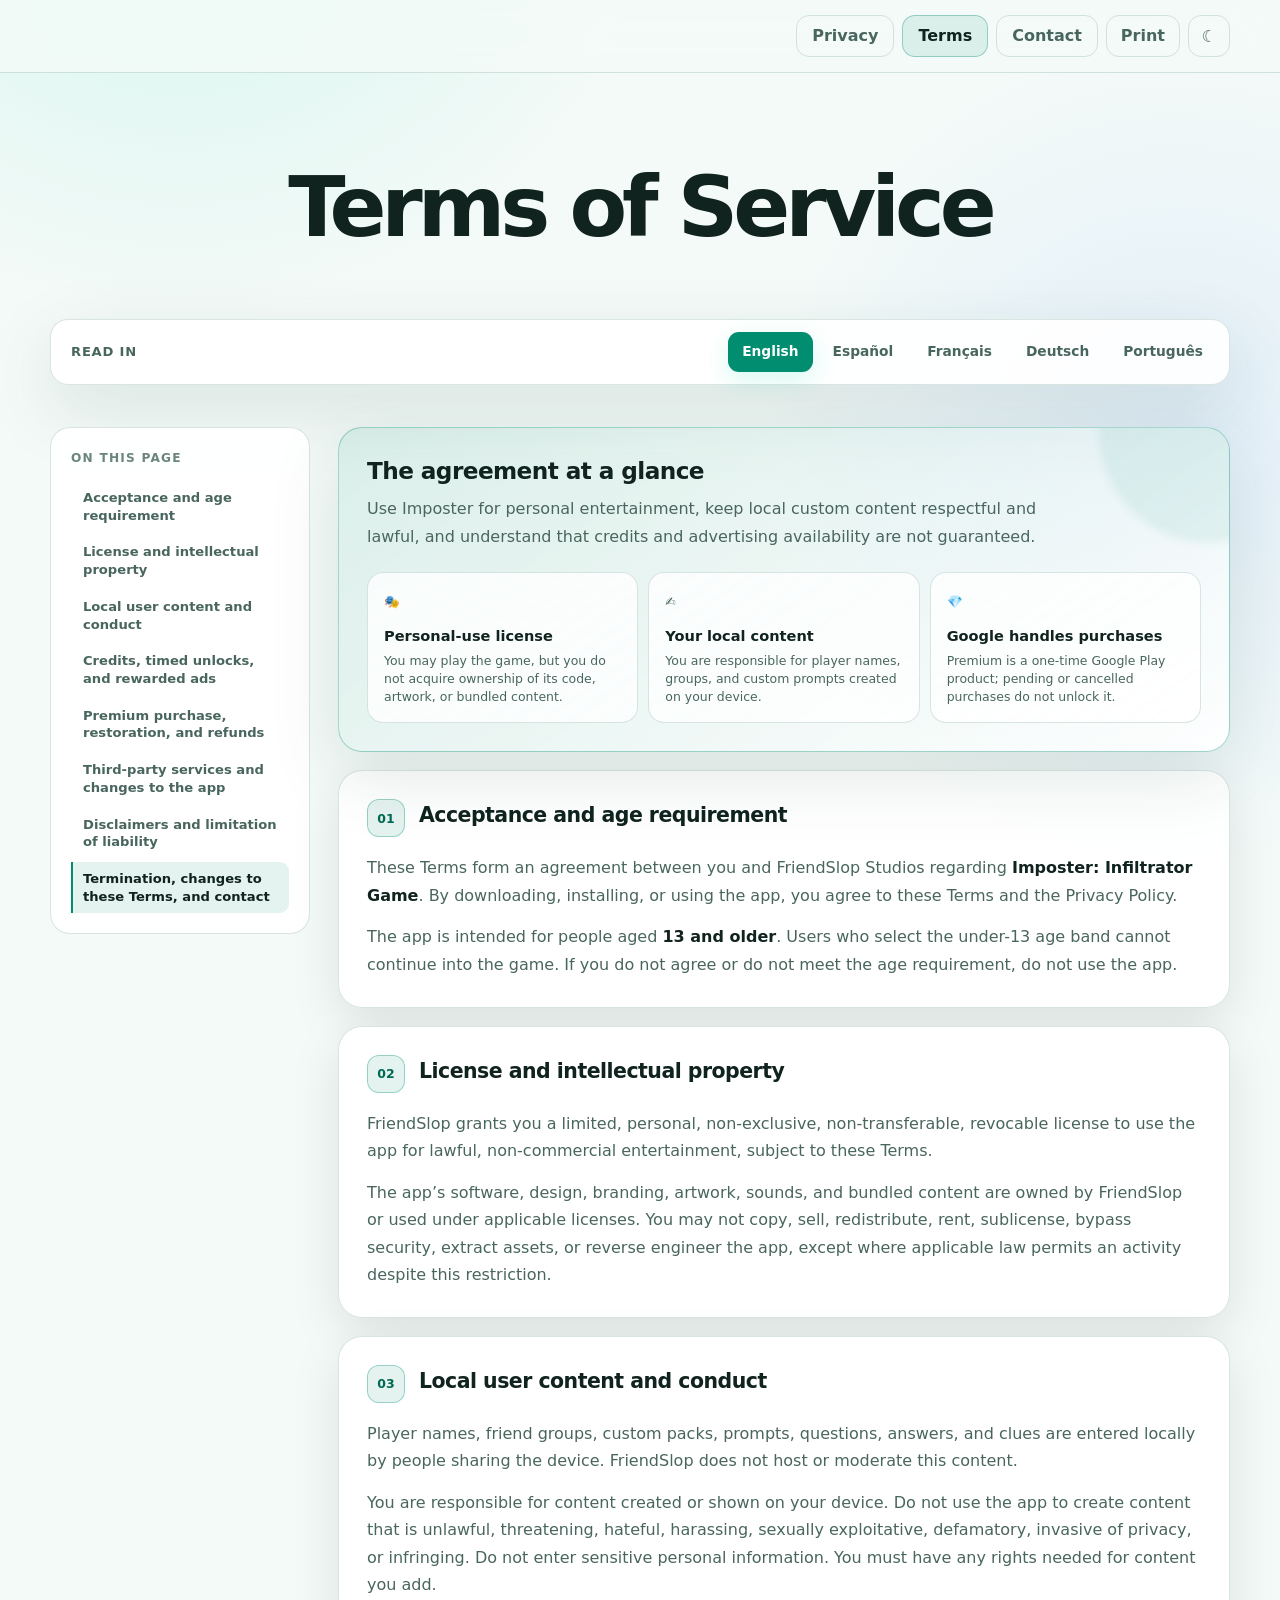
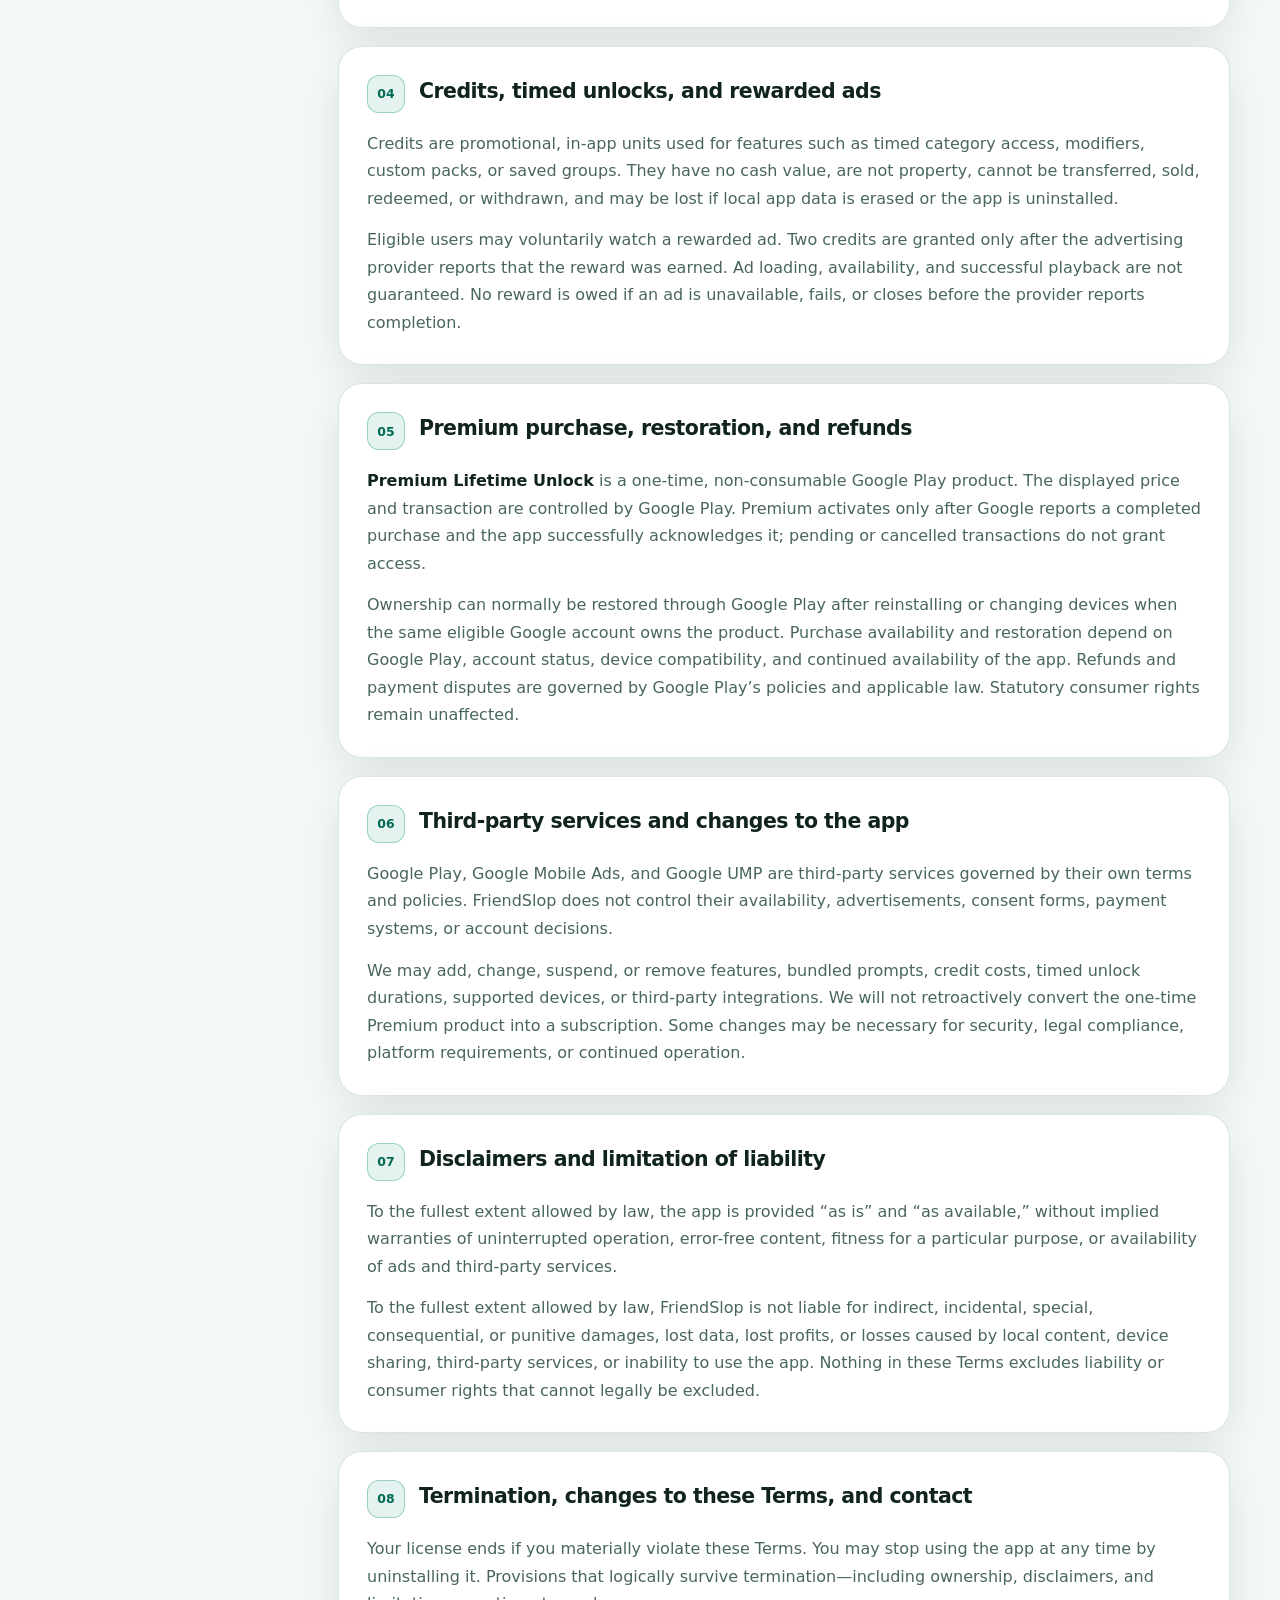
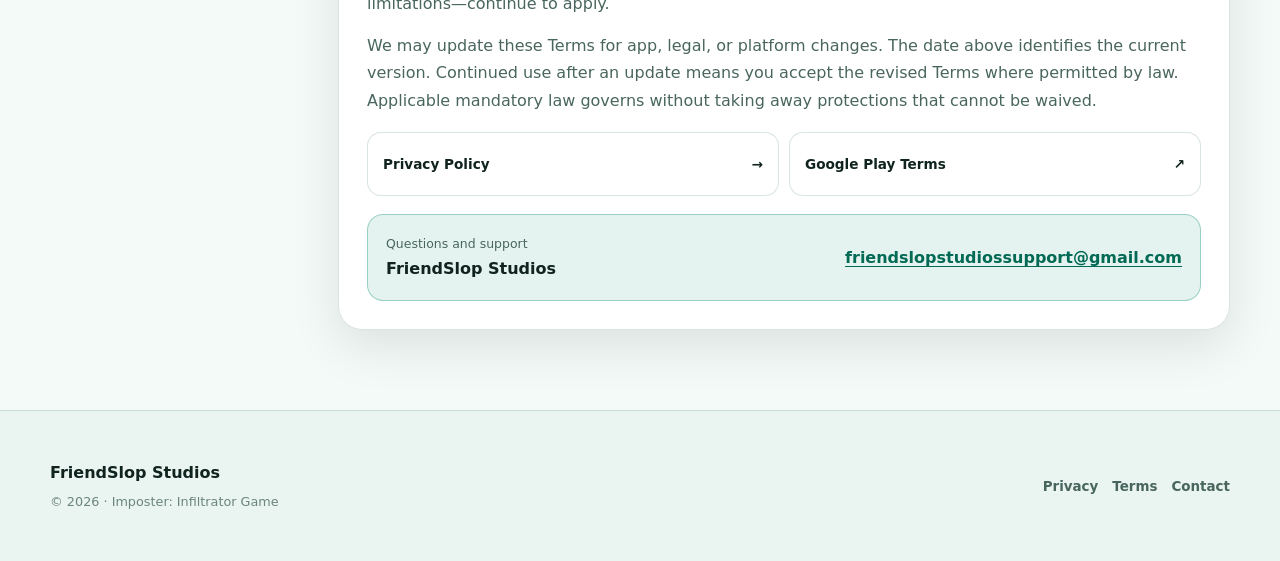
==== commit 2e81c8a1: "Add files via upload" ====
--- a/terms.html
+++ b/terms.html
@@ -15,7 +15,7 @@
   <header class="site-header">
     <div class="site-shell header-inner">
       <div class="header-actions">
-        <nav class="document-switch" data-i18n-aria="legalDocuments" aria-label="Legal documents"><a class="document-link" data-i18n="navPrivacy" data-document-link href="index.html">Privacy</a><a class="document-link active" data-i18n="navTerms" href="terms.html" aria-current="page">Terms</a></nav>
+        <nav class="document-switch" data-i18n-aria="legalDocuments" aria-label="Site navigation"><a class="document-link" data-i18n="navPrivacy" data-document-link href="index.html">Privacy</a><a class="document-link active" data-i18n="navTerms" href="terms.html" aria-current="page">Terms</a><a class="document-link" data-i18n="navContact" data-document-link href="contact/">Contact</a></nav>
         <button class="print-button" data-i18n="print" data-print type="button">Print</button>
         <button class="icon-button" data-theme-toggle type="button" aria-label="Use light theme">☀</button>
       </div>
@@ -99,7 +99,7 @@
     </div>
   </main>
 
-  <footer class="site-footer"><div class="site-shell footer-inner"><div class="footer-copy"><strong>FriendSlop Studios</strong><span>© 2026 · Imposter: Infiltrator Game</span></div><nav class="footer-links" data-i18n-aria="footerNavigation" aria-label="Footer navigation"><a data-i18n="navPrivacy" data-document-link href="index.html">Privacy</a><a data-i18n="navTerms" href="terms.html">Terms</a><a data-i18n="support" href="mailto:friendslopstudiossupport@gmail.com">Support</a></nav></div></footer>
+  <footer class="site-footer"><div class="site-shell footer-inner"><div class="footer-copy"><strong>FriendSlop Studios</strong><span>© 2026 · Imposter: Infiltrator Game</span></div><nav class="footer-links" data-i18n-aria="footerNavigation" aria-label="Footer navigation"><a data-i18n="navPrivacy" data-document-link href="index.html">Privacy</a><a data-i18n="navTerms" href="terms.html">Terms</a><a data-i18n="navContact" data-document-link href="contact/">Contact</a></nav></div></footer>
   <button class="back-to-top" data-i18n-aria="backToTop" type="button" aria-label="Back to top">↑</button>
   <script src="app.js" defer></script>
 </body>
--- a/styles.css
+++ b/styles.css
@@ -541,6 +541,94 @@
   font-weight: 800;
 }
 
+.contact-page {
+  max-width: 820px;
+  padding-bottom: 90px;
+}
+
+.contact-hero-card {
+  position: relative;
+  overflow: hidden;
+  padding: clamp(28px, 6vw, 54px);
+  border: 1px solid var(--border-strong);
+  border-radius: var(--radius);
+  background: linear-gradient(145deg, var(--accent-soft), var(--surface));
+  box-shadow: var(--shadow);
+  text-align: center;
+}
+
+.contact-hero-card::after {
+  content: "";
+  position: absolute;
+  z-index: 0;
+  width: 250px;
+  height: 250px;
+  right: -115px;
+  top: -125px;
+  border-radius: 50%;
+  background: var(--accent);
+  opacity: 0.09;
+}
+
+.contact-hero-card > * {
+  position: relative;
+  z-index: 1;
+}
+
+.contact-icon {
+  width: 64px;
+  height: 64px;
+  margin: 0 auto 20px;
+  display: grid;
+  place-items: center;
+  border: 1px solid var(--border-strong);
+  border-radius: 20px;
+  background: var(--accent-soft);
+  color: var(--accent-strong);
+  font-size: 1.65rem;
+}
+
+.contact-hero-card h2 {
+  margin: 0;
+  color: var(--text);
+  font-size: clamp(1.5rem, 4vw, 2rem);
+  line-height: 1.2;
+  letter-spacing: -0.035em;
+}
+
+.contact-hero-card p {
+  max-width: 620px;
+  margin: 14px auto 24px;
+  color: var(--muted);
+}
+
+.contact-email-button {
+  max-width: 100%;
+  min-height: 52px;
+  display: inline-flex;
+  align-items: center;
+  justify-content: center;
+  padding: 12px 20px;
+  border-radius: 15px;
+  background: var(--accent);
+  color: var(--accent-ink);
+  font-weight: 850;
+  line-height: 1.35;
+  overflow-wrap: anywhere;
+  text-decoration: none;
+  transition: 160ms ease;
+}
+
+.contact-email-button:hover {
+  transform: translateY(-2px);
+  color: var(--accent-ink);
+  box-shadow: 0 12px 28px rgba(37, 221, 179, 0.22);
+}
+
+.contact-guidance h2 {
+  padding-top: 0;
+}
+
 .translation-note {
   margin-top: 18px;
   color: var(--subtle);
@@ -698,9 +786,16 @@
   }
 
   .legal-card,
-  .snapshot {
+  .snapshot,
+  .contact-hero-card {
     padding: 21px;
     border-radius: 19px;
+  }
+
+  .contact-email-button {
+    width: 100%;
+    padding-inline: 12px;
+    font-size: 0.84rem;
   }
 
   .link-grid {
@@ -774,8 +869,13 @@
     display: block;
   }
 
+  .contact-page {
+    padding-bottom: 30px;
+  }
+
   .legal-card,
-  .snapshot {
+  .snapshot,
+  .contact-hero-card {
     break-inside: avoid;
     box-shadow: none;
   }
